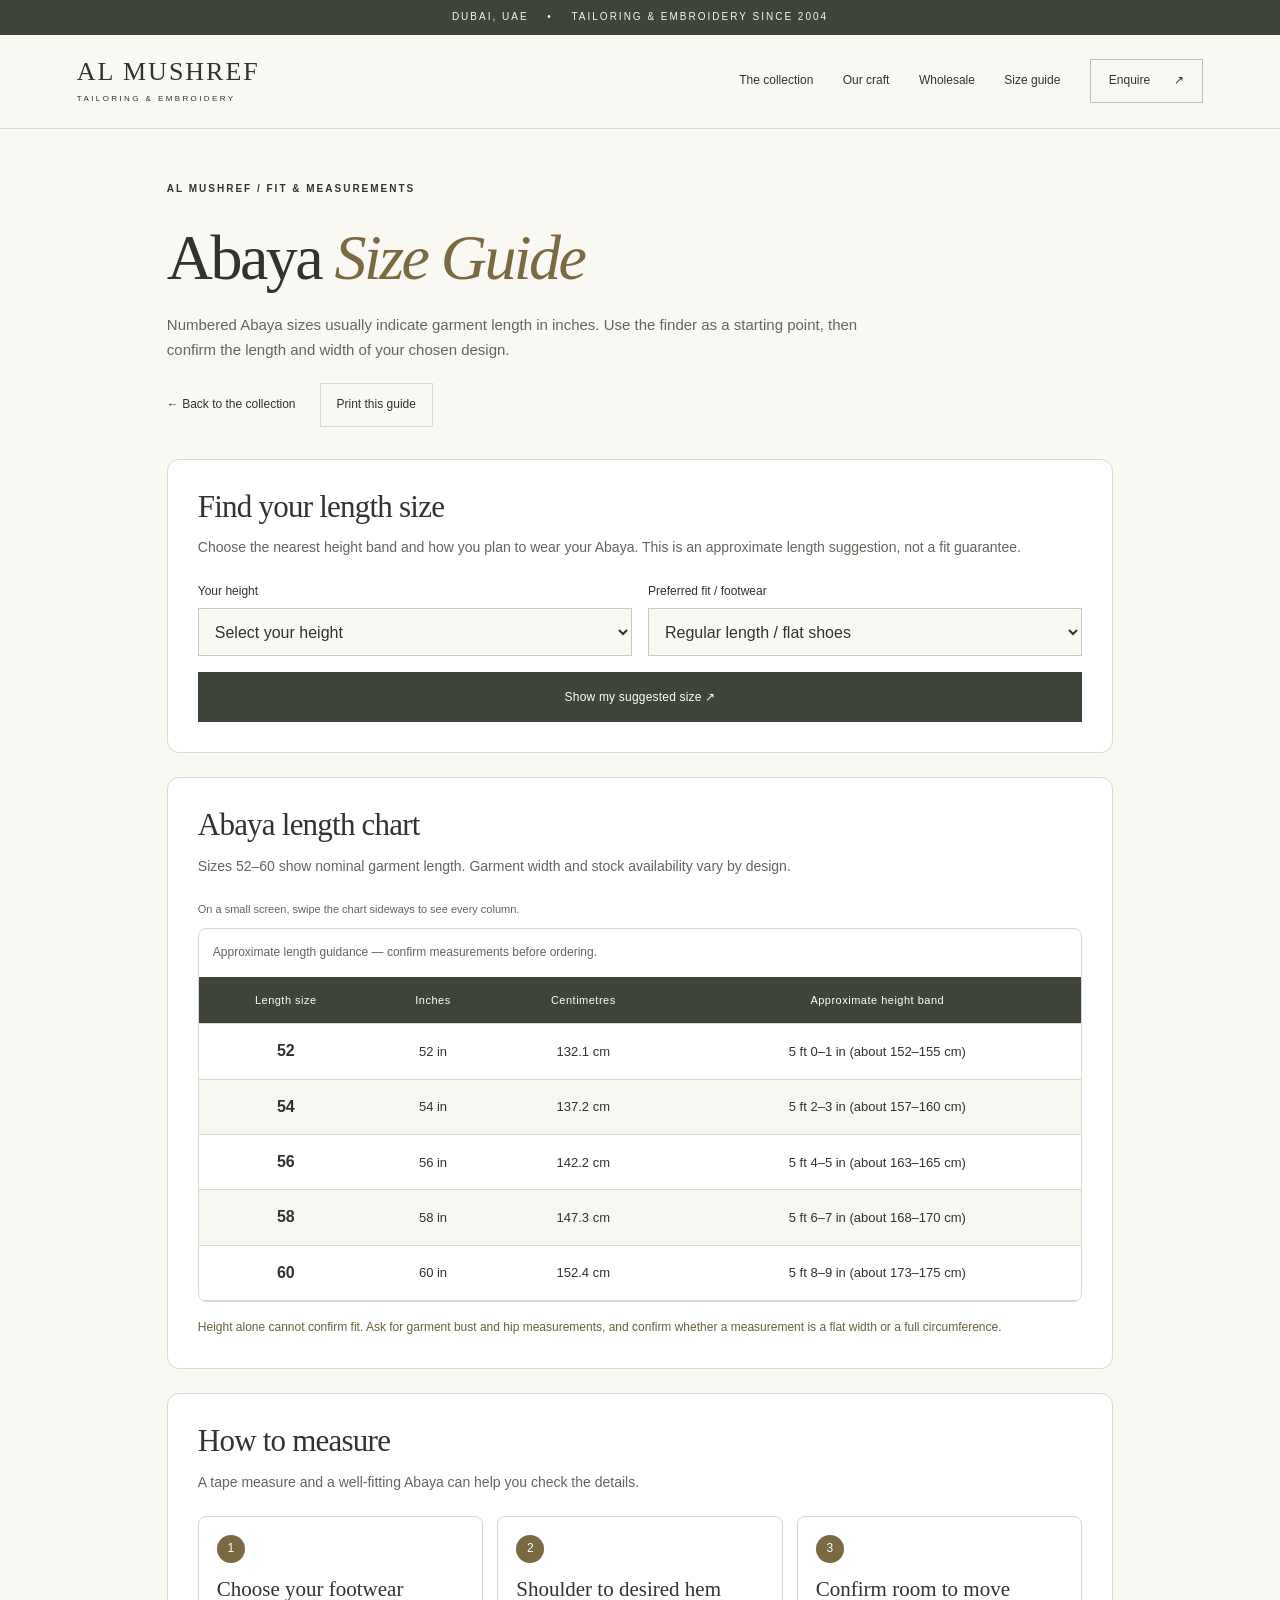
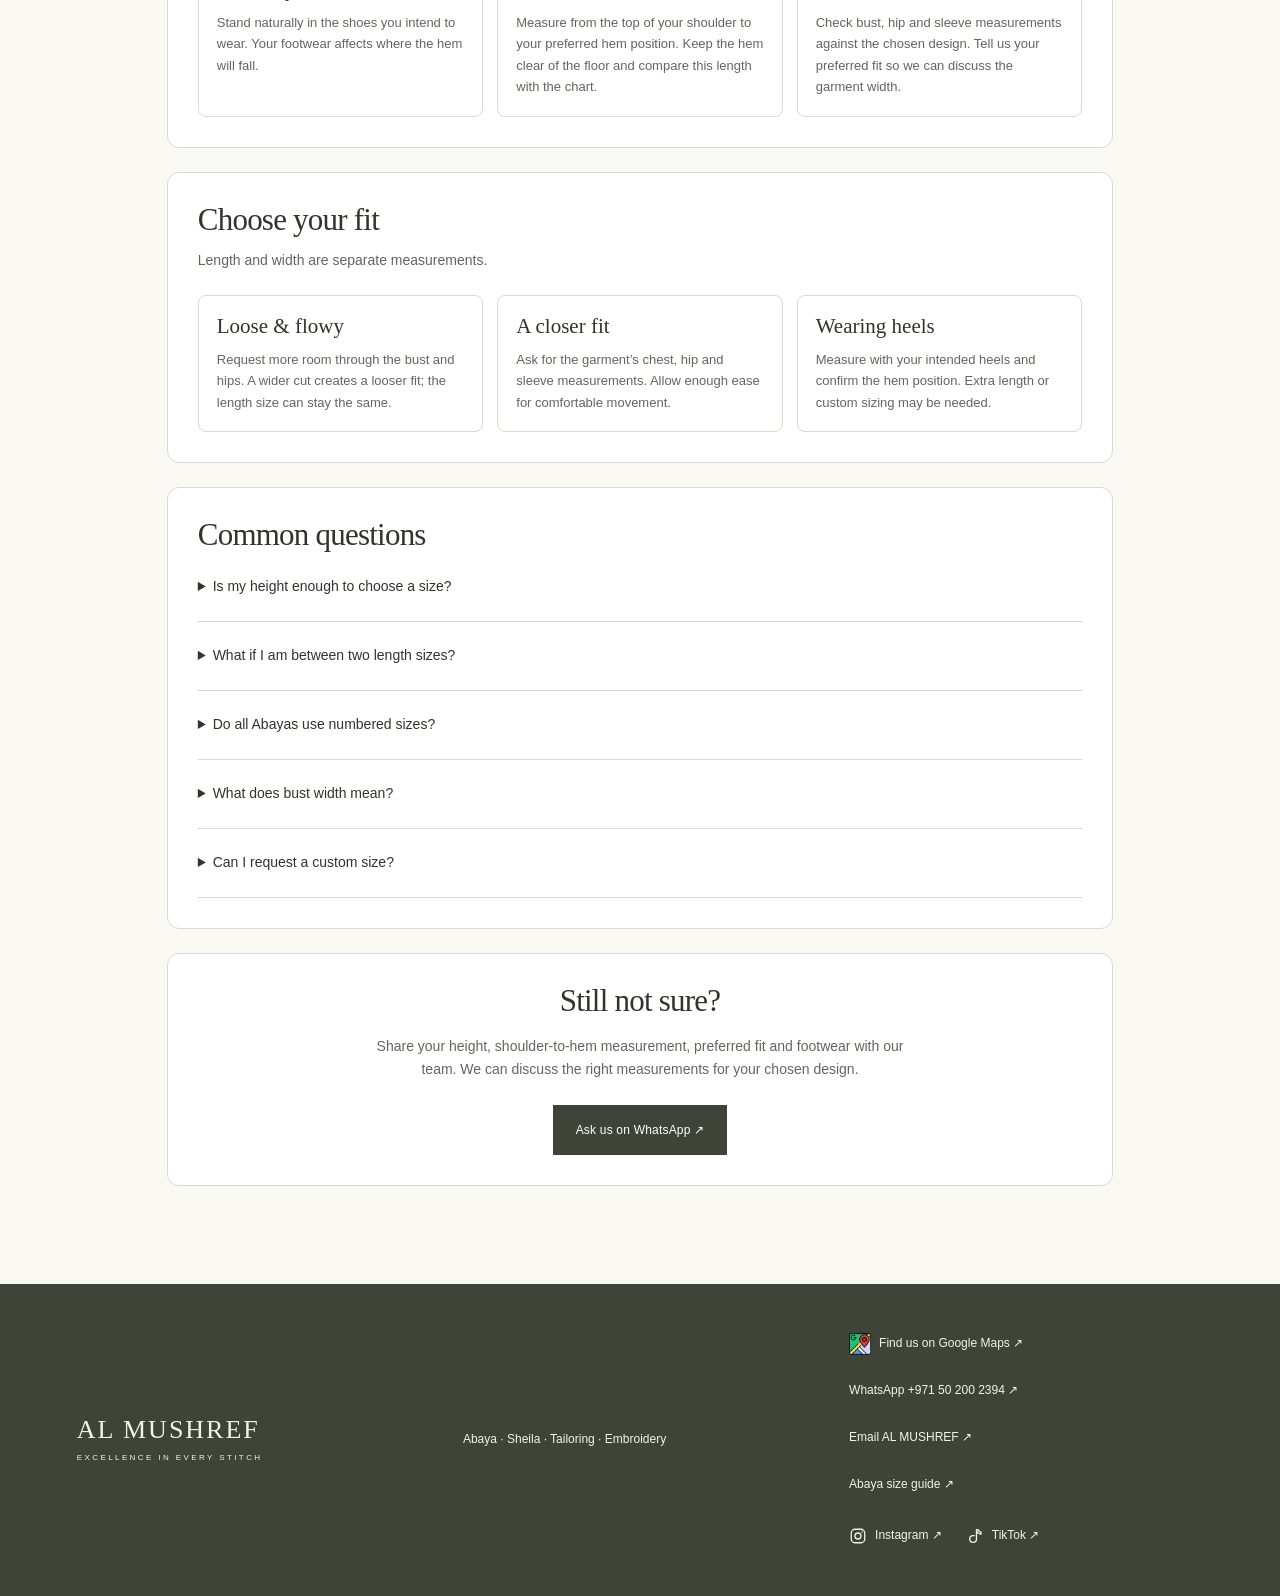
==== abaya-size-guide.html @ de56b41f "Add files via upload" ====
<!doctype html><html lang="en"><head><meta charset="utf-8"><meta name="viewport" content="width=device-width, initial-scale=1, viewport-fit=cover"><meta name="theme-color" content="#393c32"><meta name="description" content="AL MUSHREF Abaya size guide: approximate length finder, inches and centimetres chart, measurement tips and WhatsApp sizing help."><title>Abaya Size Guide | AL MUSHREF</title><link rel="stylesheet" href="style.css"><link rel="stylesheet" href="size-guide.css"><script type="module" src="size-guide.mjs"></script></head><body class="guide-page"><a class="skip" href="#main">Skip to size guide</a><div class="announcement">DUBAI, UAE <span>•</span> TAILORING & EMBROIDERY SINCE 2004</div>
<header>
<a class="brand" href="index.html" aria-label="AL MUSHREF home">AL MUSHREF<small>TAILORING & EMBROIDERY</small></a>
<button class="menu-toggle" aria-expanded="false" aria-controls="navigation">Menu <span>☰</span></button>
<nav id="navigation" aria-label="Main navigation"><a href="index.html#collection">The collection</a><a href="index.html#craft">Our craft</a><a href="index.html#wholesale">Wholesale</a><a href="abaya-size-guide.html" aria-current="page">Size guide</a><a class="nav-contact" href="index.html#enquire">Enquire <span>↗</span></a></nav>
</header>
<main id="main" class="guide-wrap">
<div class="guide-heading"><p class="eyebrow">AL MUSHREF / FIT &amp; MEASUREMENTS</p><h1>Abaya <em>Size Guide</em></h1><p>Numbered Abaya sizes usually indicate garment length in inches. Use the finder as a starting point, then confirm the length and width of your chosen design.</p><p id="guide-product" class="guide-product" hidden></p><div class="guide-top-actions"><a class="text-link" href="index.html#collection">← Back to the collection</a><button class="guide-print" id="print-guide" type="button">Print this guide</button></div></div>
<section class="guide-section guide-finder-section" aria-labelledby="finder-title"><h2 id="finder-title">Find your length size</h2><p class="guide-sub">Choose the nearest height band and how you plan to wear your Abaya. This is an approximate length suggestion, not a fit guarantee.</p>
<form id="size-finder" class="guide-finder" novalidate><label for="guide-height">Your height<select id="guide-height" name="height" aria-describedby="size-error" required><option value="">Select your height</option><option value="0">5 ft 0–1 in · about 152–155 cm</option><option value="1">5 ft 2–3 in · about 157–160 cm</option><option value="2">5 ft 4–5 in · about 163–165 cm</option><option value="3">5 ft 6–7 in · about 168–170 cm</option><option value="4">5 ft 8–9 in · about 173–175 cm</option><option value="5">5 ft 10 in or taller · about 178 cm+</option></select></label><label for="guide-fit">Preferred fit / footwear<select id="guide-fit" name="fit"><option value="regular">Regular length / flat shoes</option><option value="loose">Loose &amp; flowy — check width</option><option value="heels">I’ll wear heels — check length</option></select></label><p id="size-error" class="guide-error" role="alert" hidden></p><button class="button dark" type="submit">Show my suggested size ↗</button></form>
<div id="size-result" class="guide-result" aria-live="polite" aria-atomic="true" hidden><p id="size-result-label" class="guide-result-label"></p><strong id="suggested-size" class="guide-number"></strong><p id="size-measurement" class="guide-measurement"></p><p id="size-result-note" class="guide-result-note"></p><a class="text-link" id="size-result-whatsapp" target="_blank" rel="noopener">Confirm my measurements on WhatsApp ↗</a></div></section>
<section class="guide-section" aria-labelledby="chart-title"><h2 id="chart-title">Abaya length chart</h2><p class="guide-sub">Sizes 52–60 show nominal garment length. Garment width and stock availability vary by design.</p><p class="guide-table-hint">On a small screen, swipe the chart sideways to see every column.</p><div class="guide-scroll" tabindex="0" role="region" aria-label="Scrollable Abaya length chart"><table class="guide-table"><caption>Approximate length guidance — confirm measurements before ordering.</caption><thead><tr><th scope="col">Length size</th><th scope="col">Inches</th><th scope="col">Centimetres</th><th scope="col">Approximate height band</th></tr></thead><tbody id="size-chart"></tbody></table></div><p class="guide-tip">Height alone cannot confirm fit. Ask for garment bust and hip measurements, and confirm whether a measurement is a flat width or a full circumference.</p></section>
<section class="guide-section" aria-labelledby="measure-title"><h2 id="measure-title">How to measure</h2><p class="guide-sub">A tape measure and a well-fitting Abaya can help you check the details.</p><div class="guide-steps"><div class="guide-step"><span class="guide-step-number">1</span><h3>Choose your footwear</h3><p>Stand naturally in the shoes you intend to wear. Your footwear affects where the hem will fall.</p></div><div class="guide-step"><span class="guide-step-number">2</span><h3>Shoulder to desired hem</h3><p>Measure from the top of your shoulder to your preferred hem position. Keep the hem clear of the floor and compare this length with the chart.</p></div><div class="guide-step"><span class="guide-step-number">3</span><h3>Confirm room to move</h3><p>Check bust, hip and sleeve measurements against the chosen design. Tell us your preferred fit so we can discuss the garment width.</p></div></div></section>
<section class="guide-section" aria-labelledby="fit-title"><h2 id="fit-title">Choose your fit</h2><p class="guide-sub">Length and width are separate measurements.</p><div class="guide-steps"><div class="guide-step"><h3>Loose &amp; flowy</h3><p>Request more room through the bust and hips. A wider cut creates a looser fit; the length size can stay the same.</p></div><div class="guide-step"><h3>A closer fit</h3><p>Ask for the garment’s chest, hip and sleeve measurements. Allow enough ease for comfortable movement.</p></div><div class="guide-step"><h3>Wearing heels</h3><p>Measure with your intended heels and confirm the hem position. Extra length or custom sizing may be needed.</p></div></div></section>
<section class="guide-section guide-questions" aria-labelledby="questions-title"><h2 id="questions-title">Common questions</h2><details><summary>Is my height enough to choose a size?</summary><p>Height gives an approximate starting point. Your shoulder-to-hem length, footwear, body measurements and the garment’s cut are also needed to confirm fit.</p></details><details><summary>What if I am between two length sizes?</summary><p>Send your shoulder-to-hem measurement and preferred hem position. The team can help you compare the available lengths and discuss alterations or custom sizing.</p></details><details><summary>Do all Abayas use numbered sizes?</summary><p>Some designs use length numbers such as 52, 54 and 56; others may use lettered sizes or a separate width size. Always check the measurements of the specific design.</p></details><details><summary>What does bust width mean?</summary><p>A garment’s flat bust width is measured from side to side when laid flat. It differs from full bust circumference. Ask which measurement is being quoted before comparing sizes.</p></details><details><summary>Can I request a custom size?</summary><p>Contact AL MUSHREF with your measurements, design and quantity. Custom sizing, feasibility, price and timing are confirmed after review.</p></details></section>
<section class="guide-section guide-cta" aria-labelledby="help-title"><h2 id="help-title">Still not sure?</h2><p>Share your height, shoulder-to-hem measurement, preferred fit and footwear with our team. We can discuss the right measurements for your chosen design.</p><a class="button dark" id="guide-whatsapp" href="https://wa.me/971502002394" target="_blank" rel="noopener">Ask us on WhatsApp ↗</a></section>
</main><footer><a class="brand" href="index.html">AL MUSHREF<small>EXCELLENCE IN EVERY STITCH</small></a><span>Abaya · Sheila · Tailoring · Embroidery</span><div class="footer-contact"><a href="https://maps.app.goo.gl/a2e1XceDzLxZxESE8" target="_blank" rel="noopener"><img src="assets/google-maps.png" alt="" width="22" height="22"> Find us on Google Maps ↗</a><a href="https://wa.me/971502002394" target="_blank" rel="noopener">WhatsApp +971 50 200 2394 ↗</a><a href="mailto:almushreftailoringembroidery@gmail.com">Email AL MUSHREF ↗</a><a href="abaya-size-guide.html">Abaya size guide ↗</a><div class="footer-social-links"><a href="https://www.instagram.com/almushreftailoring" target="_blank" rel="noopener noreferrer" aria-label="Instagram @almushreftailoring"><svg viewBox="0 0 24 24" fill="none" stroke="currentColor" stroke-width="1.7" aria-hidden="true"><rect x="3" y="3" width="18" height="18" rx="5"/><circle cx="12" cy="12" r="4"/><circle cx="17.5" cy="6.5" r="1" fill="currentColor" stroke="none"/></svg>Instagram ↗</a><a href="https://www.tiktok.com/@almushref0" target="_blank" rel="noopener noreferrer" aria-label="TikTok @almushref0"><svg viewBox="0 0 24 24" fill="none" stroke="currentColor" stroke-width="1.8" stroke-linecap="round" stroke-linejoin="round" aria-hidden="true"><path d="M14 4v12a4.5 4.5 0 1 1-4.5-4.5H11M14 4c.6 3.6 2.5 5.2 6 5.5V6.8c-2.1-.3-3.2-1.3-3.7-3.3H14Z"/></svg>TikTok ↗</a></div></div></footer>
</body></html>
---- style.css ----
:root{--ink:#30342c;--olive:#3e4438;--paper:#faf8f3;--muted:#62665c;--line:#d8d9d0;--sand:#ece9df;--accent:#797655;--gutter:clamp(20px,6vw,96px)}
*{box-sizing:border-box}html{scroll-behavior:smooth;scroll-padding-top:100px;-webkit-text-size-adjust:100%;text-size-adjust:100%}body{margin:0;min-width:0;background:var(--paper);color:var(--ink);font:15px/1.65 Arial,Helvetica,sans-serif}button,input,select,textarea{font:inherit}button,a,input,select,textarea{-webkit-tap-highlight-color:transparent}button{cursor:pointer;-webkit-appearance:none;appearance:none}a{color:inherit;text-decoration:none}img{display:block;max-width:100%;height:auto}svg{display:block;flex-shrink:0}h1,h2,h3,p{margin:0}h1,h2,h3{font-family:Georgia,'Times New Roman',serif;font-weight:400;line-height:1.12}h1{font-size:clamp(54px,5.5vw,88px);letter-spacing:-.045em}h2{font-size:clamp(32px,3.4vw,50px);letter-spacing:-.035em}h3{font-size:24px}p,dd,small{overflow-wrap:break-word}button:focus-visible,a:focus-visible,input:focus-visible,select:focus-visible,textarea:focus-visible,summary:focus-visible{outline:3px solid #9c7740;outline-offset:4px}[hidden]{display:none!important}.skip{position:absolute;left:12px;top:-100px;background:white;padding:12px;z-index:20}.skip:focus{top:8px}.announcement{background:var(--olive);color:#f7f6ef;text-align:center;font-size:10px;letter-spacing:2px;padding:9px 18px}.announcement span{padding:0 14px}
header{position:sticky;top:0;z-index:5;display:flex;align-items:center;justify-content:space-between;gap:24px;padding:18px var(--gutter);background:#faf8f3f5;border-bottom:1px solid var(--line)}.brand{display:inline-block;flex-shrink:0;font:26px/1.1 Georgia,serif;letter-spacing:2px;white-space:nowrap;padding:5px 0}.brand small{display:block;font:8px/1.5 Arial,sans-serif;letter-spacing:2.4px;margin-top:7px}nav{display:flex;align-items:center;gap:clamp(18px,2.3vw,32px);font-size:12px}nav a{display:flex;align-items:center;min-height:44px}.nav-contact{border:1px solid #bfc1b5;padding:9px 18px;gap:24px}.menu-toggle{display:none;align-items:center;gap:9px;min-width:60px;min-height:44px;padding:8px 0;background:none;border:0;color:var(--ink);font-size:12px}.menu-toggle span{font-size:18px}
.hero{max-width:1800px;margin:auto;display:grid;grid-template-columns:minmax(0,1fr) minmax(0,1fr) 32px;padding-left:var(--gutter);background:#f0eee7;position:relative}.hero-copy{min-width:0;align-self:center;padding:64px 32px 64px 0}.eyebrow{font-size:10px;letter-spacing:2px;font-weight:600;margin-bottom:24px}h1 em{color:#7c785c}.hero-copy>p:not(.eyebrow){margin-top:26px;color:var(--muted);font-size:15px}.button{display:inline-flex;align-items:center;justify-content:space-between;gap:26px;min-height:50px;max-width:100%;padding:13px 22px;border:1px solid transparent;font-size:12px;line-height:1.5;letter-spacing:.2px;text-align:center}.dark{background:var(--olive);color:white}.hero-copy .button{margin-top:30px}.hero-note{display:flex;align-items:center;gap:15px;margin-top:48px;font-size:10px;letter-spacing:1px}.line{width:35px;height:1px;flex-shrink:0;background:#8e917f}.hero-photo{margin:0;min-width:0;height:clamp(580px,55vw,780px);position:relative;background:#e8e2d9;overflow:hidden}.hero-photo>img{width:100%;height:100%;object-fit:contain;object-position:center center;padding-bottom:58px}.hero-photo figcaption{position:absolute;bottom:18px;left:20px;right:20px;display:flex;align-items:center;justify-content:space-between;gap:12px;padding:8px 16px;background:#faf8f3eb;font-size:9px;letter-spacing:1px}.hero-photo figcaption>a{display:flex;align-items:center;gap:15px;min-height:36px;font-size:12px;letter-spacing:0}.hero-side{writing-mode:vertical-rl;font-size:8px;letter-spacing:2px;justify-self:center;align-self:center}.values{display:grid;grid-template-columns:repeat(4,minmax(0,1fr));align-items:center;gap:20px;padding:22px var(--gutter);border-bottom:1px solid var(--line);font-size:11px;color:#505749;letter-spacing:.3px}.values span{text-align:center;min-width:0}.section{width:100%;max-width:1600px;margin:auto;padding:84px var(--gutter)}.section-top{display:flex;align-items:flex-end;justify-content:space-between;gap:32px;margin-bottom:32px}.section-top>div{min-width:0}.section-top>p{flex-shrink:0;max-width:270px;color:var(--muted);font-size:12px}.filters{display:flex;flex-wrap:wrap;gap:24px;margin-bottom:28px;border-bottom:1px solid var(--line)}.filters button{min-height:48px;border:0;border-bottom:2px solid transparent;padding:12px 0;background:none;color:var(--muted);font-size:12px}.filters button span{padding-left:6px;font-size:9px}.filters .selected{border-color:var(--ink);color:var(--ink)}
.product-grid{display:grid;grid-template-columns:repeat(4,minmax(0,1fr));gap:30px 24px}.product-card{min-width:0;display:flex;flex-direction:column}.product-card>button{display:flex;flex:1;flex-direction:column;align-items:flex-start;min-width:0;width:100%;padding:0;background:none;border:0;color:var(--ink);text-align:left}.product-picture{width:100%;position:relative;aspect-ratio:3/4;background:#e8e4dc;overflow:hidden;flex-shrink:0}.product-picture img{width:100%;height:100%;object-fit:contain;transition:transform .25s}.card-label{position:absolute;top:12px;left:10px;max-width:calc(100% - 20px);padding:4px 7px;background:#faf8f3e8;font-size:8px;letter-spacing:.8px}.product-card .category{font-size:9px;letter-spacing:1.5px;margin:16px 0 6px;color:var(--muted)}.product-card h3{font-size:21px;line-height:1.2;margin-bottom:12px;overflow-wrap:anywhere}.card-bottom{display:flex;align-items:center;justify-content:space-between;gap:10px;width:100%;margin-top:auto;font-size:11px;color:var(--muted)}.card-bottom>span:first-child{min-width:0}.card-arrow{display:grid;place-items:center;flex-shrink:0;width:28px;height:28px;border:1px solid #cccec1;border-radius:50%;font-size:17px}.quick-contact{display:flex;align-items:center;justify-content:space-between;gap:10px;min-height:46px;padding:10px 12px;margin-top:16px;border:1px solid #aebba6;background:#edf1e6;color:#304c32;font-size:11px;line-height:1.5}.collection-note{font-size:11px;line-height:1.65;color:var(--muted);margin-top:26px}.fabric{height:100%;position:relative;display:flex;align-items:flex-end;justify-content:center;padding:22px;background:#e4dfd3;isolation:isolate;overflow:hidden}.fabric:before{content:'';position:absolute;inset:10% 18% -15%;transform:rotate(-13deg);background:repeating-linear-gradient(92deg,#22241f 0%,#4c4e43 12%,#24271f 23%,#646454 29%,#30372a 35%);box-shadow:15px 10px 30px #0003;z-index:-1;border-radius:50% 0 0 0}.fabric.emb:before{background:repeating-linear-gradient(92deg,#aea38b 0%,#e2d5b7 15%,#b4a68a 25%,#e9dec3 40%);inset:8% 13% -15%;transform:rotate(13deg)}.fabric:after{content:'SHEILA';position:absolute;top:44%;left:0;right:0;text-align:center;font:25px Georgia,serif;letter-spacing:6px;color:white}.fabric.emb:after{content:'✽  ✽  ✽';font-size:37px;letter-spacing:7px;color:#725c3f;top:57%;transform:rotate(13deg)}.fabric span{background:#faf8f3df;font-size:8px;letter-spacing:.8px;padding:4px 7px;text-align:center}
.craft{display:grid;grid-template-columns:repeat(2,minmax(0,1fr));background:#e9eade;max-width:1600px;margin:auto}.craft-image{position:relative;height:620px;min-width:0;overflow:hidden}.craft-image img{width:100%;height:100%;object-fit:contain;background:#e8e5de}.craft-image>span{position:absolute;left:24px;bottom:24px;max-width:calc(100% - 48px);padding:9px 13px;background:#faf8f3e8;font-size:9px;letter-spacing:1.7px}.craft-copy{min-width:0;padding:60px 12%;align-self:center}.craft-copy p:not(.eyebrow){font-size:14px;color:#575e4e;margin-top:24px}.text-link{display:inline-flex;align-items:center;min-height:44px;padding:4px 0;border:0;background:none;font-size:12px;color:inherit}.text-link span{margin-left:20px}.craft-copy .text-link{margin-top:24px;border-bottom:1px solid #969e88}.wholesale{display:grid;grid-template-columns:repeat(2,minmax(0,1fr));gap:10%}.wholesale>div{min-width:0}.wholesale>div>p:not(.eyebrow){max-width:480px;font-size:14px;color:var(--muted);margin:25px 0}.wholesale dl{min-width:0;margin:24px 0 0}.wholesale dl div{padding:22px 0;border-bottom:1px solid var(--line)}dt{font:23px/1.25 Georgia,serif}dd{font-size:13px;color:var(--muted);margin:10px 0 0}
.enquiry{display:grid;grid-template-columns:minmax(0,.85fr) minmax(0,1.15fr);align-items:start;gap:7%;background:#efeee6}.enquiry-intro{min-width:0}.enquiry-intro>p:not(.eyebrow){margin-top:25px;font-size:14px;color:var(--muted);max-width:360px}.contact{display:grid;gap:12px;margin-top:32px;min-width:0}.contact-item{display:grid;grid-template-columns:34px minmax(0,1fr) 12px;align-items:center;gap:12px;padding:14px 12px;border:1px solid #d7d9cd;background:var(--paper);min-height:70px;min-width:0}.contact-item strong{display:block;font-size:14px;font-weight:500}.contact-item small{display:block;margin-top:3px;color:var(--muted);font-size:11px;line-height:1.65;overflow-wrap:anywhere}.contact-icon{display:grid;place-items:center;width:34px;height:34px;border-radius:50%;background:#e8eade;color:#4d5744}.contact-icon svg{width:24px;height:24px}.whatsapp-contact .contact-icon{background:#e0eedb;color:#246936}.maps-contact>img{width:34px;height:34px;object-fit:contain}.call-link{display:inline-flex;align-items:center;min-height:44px;font-size:12px}.social-links{display:grid;grid-template-columns:repeat(2,minmax(0,1fr));gap:10px}.social-links>a{display:grid;grid-template-columns:22px minmax(0,1fr) 10px;align-items:center;gap:8px;min-height:64px;padding:12px 9px;border:1px solid #cdd2c2;background:var(--paper);font-size:12px}.social-links svg{width:22px;height:22px}.social-links small{display:block;font-size:10px;line-height:1.5;overflow-wrap:anywhere;margin-top:4px;color:var(--muted)}
form,fieldset,.field-row,form label{min-width:0}fieldset{margin:0 0 22px;padding:0;border:0;min-inline-size:0}legend{font-size:12px;margin-bottom:10px}.mode-switch{display:flex;gap:4px;padding:4px;background:#e3e3d8}.mode-switch label{flex:1;margin:0;position:relative}.mode-switch input{position:absolute;opacity:0;width:1px;height:1px}.mode-switch span{display:flex;align-items:center;justify-content:center;min-height:44px;padding:8px 10px;text-align:center;font-size:12px}.mode-switch input:checked+span{background:var(--paper)}.mode-switch input:focus-visible+span{outline:3px solid #9c7740}form label{display:block;margin-bottom:20px;font-size:12px}input:not([type=radio]),select,textarea{display:block;width:100%;max-width:100%;min-width:0;min-height:48px;margin-top:7px;padding:12px;background:var(--paper);border:1px solid #c7cbbd;border-radius:0;color:var(--ink);font-size:16px;line-height:1.5}textarea{resize:vertical}.field-row{display:grid;grid-template-columns:repeat(2,minmax(0,1fr));gap:16px}.form-note{max-width:440px;margin-top:14px;font-size:11px;color:var(--muted)}#enquiry-result{min-width:0;padding:24px;margin-top:26px;background:var(--paper);border:1px solid #b9bda9}#enquiry-result h3{font-size:25px}#message-preview{margin:18px 0;white-space:pre-wrap;overflow-wrap:anywhere;word-break:break-word;font:13px/1.8 Arial,sans-serif}.result-actions{display:flex;align-items:center;flex-wrap:wrap;gap:12px 20px}#enquiry-result>p{font-size:11px;margin-top:12px;color:var(--muted)}.faq-grid{display:grid;grid-template-columns:repeat(2,minmax(0,1fr));gap:0 56px;margin-top:30px}details{min-width:0;padding:12px 0;border-bottom:1px solid var(--line)}summary{cursor:pointer;min-height:44px;padding:10px 14px 10px 0;font-size:14px}details p{font-size:13px;color:var(--muted);padding:12px 0 8px}
footer{display:grid;grid-template-columns:minmax(0,1fr) minmax(0,1fr) minmax(0,1fr);align-items:center;gap:32px;padding:38px var(--gutter);background:var(--olive);color:#f4f3e9}footer>span{font-size:12px}.footer-contact{min-width:0;display:grid;gap:3px;font-size:12px}.footer-contact a{display:flex;align-items:center;gap:8px;min-height:44px;overflow-wrap:anywhere}.footer-contact img{width:22px;height:22px;object-fit:contain}.footer-social-links{display:flex;flex-wrap:wrap;gap:8px 24px;margin-top:4px}.footer-social-links svg{width:18px;height:18px}.review-note{padding:12px var(--gutter);background:#e5e3d8;color:#4d5144;text-align:center;font-size:10px;letter-spacing:.7px;overflow-wrap:anywhere}
dialog{padding:0;border:0;background:var(--paper);color:var(--ink);width:calc(100% - 32px);max-width:900px;max-height:90vh;max-height:90dvh;margin:auto;overflow:auto;overscroll-behavior:contain}dialog::backdrop{background:#141a14aa}.dialog-toolbar{position:sticky;top:0;height:0;z-index:3}.dialog-close{position:absolute;right:12px;top:12px;display:grid;place-items:center;width:44px;height:44px;padding:0;border:1px solid #c5c9bb;border-radius:50%;background:var(--paper);color:var(--ink);font-size:28px;line-height:1}.dialog-layout{display:grid;grid-template-columns:repeat(2,minmax(0,1fr))}.dialog-visual{position:relative;aspect-ratio:3/4;min-width:0;align-self:center;background:#e8e4dc}.dialog-visual img{position:absolute;inset:0;width:100%;height:100%;object-fit:contain}.dialog-visual .fabric{position:absolute;inset:0}.dialog-copy{min-width:0;padding:64px 30px 34px;align-self:center}.dialog-copy h2{font-size:34px;overflow-wrap:anywhere}.dialog-copy p:not(.eyebrow){font-size:14px;margin:20px 0;color:var(--muted)}.dialog-copy small{display:block;font-size:11px;color:var(--muted);margin-top:18px}.dialog-actions{display:grid;gap:10px;margin-top:24px}.dialog-actions .button{justify-content:center;gap:12px}.customise-enquiry{background:none;border-color:#aeb4a2;color:var(--ink)}.product-price{margin:14px 0;font-size:13px;line-height:1.7}.price-line{display:block}.product-code{font:11px/1.6 Arial,sans-serif;letter-spacing:1px;margin-top:12px;overflow-wrap:anywhere}.empty-collection{grid-column:1/-1;font-size:14px;color:var(--muted);padding:25px 0}body.modal-open{overflow:hidden}
@media(hover:hover){nav a:hover,.text-link:hover,.footer-contact a:hover{text-decoration:underline;text-underline-offset:5px}.dark:hover{background:#272f24}.product-card>button:hover img{transform:scale(1.02)}.quick-contact:hover{background:#dfe9d7;border-color:#6e8a61}.contact-item:hover,.social-links>a:hover{border-color:#808e71;background:#e8eddf}.customise-enquiry:hover{background:#e8ecdf}}
@media(max-width:1100px){:root{--gutter:5vw}.section{padding-top:64px;padding-bottom:64px}.hero-copy{padding:48px 26px 48px 0}h1{font-size:clamp(48px,5.4vw,62px)}.hero-note{margin-top:34px}.hero-photo{height:640px}.product-grid{grid-template-columns:repeat(2,minmax(0,1fr));gap:36px 24px}.section-top{align-items:flex-start}.section-top>p{max-width:225px}.craft-copy{padding:48px 9%}.craft-image{height:560px}.wholesale{gap:7%}footer{grid-template-columns:minmax(0,1fr) minmax(0,1fr)}footer>.brand{grid-column:1;grid-row:1}footer>span{grid-column:1;grid-row:2}.footer-contact{grid-column:2;grid-row:1/3}}
@media(max-width:900px){html{scroll-padding-top:90px}header{gap:18px;padding-top:14px;padding-bottom:14px}.menu-toggle{display:flex}nav{display:none;position:absolute;top:100%;left:0;right:0;padding:12px var(--gutter) 20px;background:var(--paper);border-bottom:1px solid var(--line);box-shadow:0 10px 15px #0001}nav.open{display:grid;gap:0}nav a{min-height:48px;padding:10px 0}.nav-contact{border:0;gap:15px}.hero{grid-template-columns:minmax(0,1fr) minmax(0,1fr);padding-right:var(--gutter)}.hero-side{display:none}.hero-copy{padding-right:22px}h1{font-size:clamp(44px,6vw,54px)}.hero-photo{height:570px}.hero-photo figcaption{left:10px;right:10px;padding:7px 10px;letter-spacing:.5px;font-size:8px}.hero-photo figcaption>a{font-size:11px;gap:8px}.hero-copy>p:not(.eyebrow){font-size:14px}.hero-copy>p br{display:none}.hero-copy .button{gap:14px;padding-inline:18px}.values{grid-template-columns:repeat(2,minmax(0,1fr));gap:14px 22px}.values span{text-align:left}.section-top{display:block}.section-top>p{max-width:none;margin-top:20px}.section-top>p br{display:none}.craft{grid-template-columns:minmax(0,1fr) minmax(0,1fr)}.craft-copy{padding:40px 8%}.craft-copy h2{font-size:34px}.craft-image{height:560px}.craft-image>span{left:16px;right:16px;max-width:none;font-size:8px;letter-spacing:.8px}.wholesale,.enquiry{grid-template-columns:minmax(0,1fr);gap:36px}.wholesale dl{margin-top:0}.wholesale>div>p:not(.eyebrow){max-width:680px}.enquiry-intro>p:not(.eyebrow){max-width:560px}.contact{max-width:600px}.faq-grid{gap:0 30px}}
@media(max-width:600px){:root{--gutter:20px}.announcement{font-size:8px;letter-spacing:1px;padding:8px 16px}.announcement span{padding:0 6px}header{padding-left:20px;padding-right:20px;padding-left:max(20px,env(safe-area-inset-left));padding-right:max(20px,env(safe-area-inset-right))}.brand{font-size:22px;letter-spacing:1.7px}.brand small{font-size:7px;letter-spacing:1.8px}.hero{grid-template-columns:minmax(0,1fr);padding:0}.hero-copy{padding:42px var(--gutter) 38px}h1{font-size:clamp(42px,11.5vw,64px);letter-spacing:-.045em}.hero .eyebrow{font-size:9px;margin-bottom:20px}.hero-copy>p:not(.eyebrow){margin-top:22px;font-size:14px}.hero-copy .button{margin-top:24px;gap:28px}.hero-note{margin-top:28px;font-size:9px}.hero-photo{height:auto;aspect-ratio:4/5;max-height:680px}.hero-photo>img{padding-bottom:60px}.hero-photo figcaption{left:20px;right:20px;bottom:14px;padding:7px 12px;font-size:9px}.hero-photo figcaption>a{font-size:12px}.values{padding-top:20px;padding-bottom:20px;gap:12px 16px;font-size:10px}.values span{display:flex;align-items:flex-start;gap:7px}.values span:before{content:'✦';color:#7b806b;font-size:8px}.section{padding-top:48px;padding-bottom:48px;padding-left:20px;padding-right:20px;padding-left:max(20px,env(safe-area-inset-left));padding-right:max(20px,env(safe-area-inset-right))}.eyebrow{font-size:9px;margin-bottom:18px}h2{font-size:clamp(32px,8.8vw,42px)}.product-grid{gap:28px 14px}.product-card h3{font-size:19px}.card-label{top:8px;left:7px;max-width:calc(100% - 14px);padding:3px 5px;font-size:7px;letter-spacing:.4px}.product-card .category{font-size:8px;letter-spacing:1px;margin-top:13px}.card-bottom{font-size:10px;gap:6px;line-height:1.5}.card-arrow{width:25px;height:25px}.quick-contact{font-size:11px;padding:10px;gap:5px;margin-top:14px}.filters{gap:22px;margin-bottom:24px}.fabric{padding:13px}.fabric:after{font-size:18px;letter-spacing:3px}.fabric.emb:after{font-size:25px}.fabric span{font-size:7px;letter-spacing:.3px;padding:3px 5px}.collection-note{font-size:10px}.craft{grid-template-columns:minmax(0,1fr)}.craft-image{height:auto;aspect-ratio:4/5;max-height:580px}.craft-image>span{left:20px;right:auto;max-width:calc(100% - 40px);bottom:20px;font-size:8px}.craft-copy{padding:44px var(--gutter)}.craft-copy h2{font-size:37px}.craft-copy p:not(.eyebrow){font-size:14px}.contact{margin-top:28px}.contact-item{gap:11px}.social-links>a{padding:12px 10px;gap:7px}.social-links small{font-size:10px}.field-row{gap:14px}.enquiry{gap:32px}form>.button{width:100%;justify-content:center;gap:25px}.faq-grid{grid-template-columns:minmax(0,1fr);margin-top:22px}summary{font-size:14px}.result-actions .button{width:100%;justify-content:center}.result-actions{gap:8px 20px}#enquiry-result{padding:20px}footer{grid-template-columns:minmax(0,1fr);gap:22px;padding:34px var(--gutter);padding-bottom:calc(34px + env(safe-area-inset-bottom,0px))}footer>.brand,footer>span,.footer-contact{grid-column:auto;grid-row:auto}.footer-social-links{gap:12px 28px}.review-note{font-size:9px;letter-spacing:.4px}.dialog-layout{grid-template-columns:minmax(0,1fr)}.dialog-visual{aspect-ratio:auto;height:340px;height:min(340px,48vh)}.dialog-copy{padding:30px 24px}.dialog-copy h2{font-size:31px}.dialog-copy .eyebrow{padding-right:5px}.dialog-copy p:not(.eyebrow){font-size:14px}.dialog-copy small{font-size:11px}}
@media(max-width:480px){.field-row{grid-template-columns:minmax(0,1fr);gap:0}.social-links{grid-template-columns:minmax(0,1fr)}.social-links>a{grid-template-columns:24px minmax(0,1fr) 14px;gap:12px;min-height:64px}.social-links small{font-size:11px}}
@media(max-width:350px){.brand{font-size:20px}.brand small{font-size:6.5px;letter-spacing:1.6px}.filters{gap:18px}.product-card h3{font-size:18px}.quick-contact{font-size:10px;padding-inline:8px}.hero-note{letter-spacing:.5px}.mode-switch span{font-size:11px;padding-inline:6px}}
@media(prefers-reduced-motion:reduce){html{scroll-behavior:auto}*{transition:none!important}}

/* Keep catalogue labels outside the garment photograph at every size. */
.product-card .card-label{position:static;display:inline-block;max-width:100%;margin-top:12px;padding:4px 7px;font-size:8px;letter-spacing:.7px;background:#eae9df}.product-card .category{margin-top:8px}
---- size-guide.css ----
.guide-page{--guide-accent:#7b6941}.guide-wrap{width:100%;max-width:1100px;margin:auto;padding:52px var(--gutter) 64px;min-width:0}.guide-heading{margin-bottom:32px;max-width:700px}.guide-heading h1{font-size:clamp(42px,6vw,64px);letter-spacing:-.04em}.guide-heading h1 em{color:var(--guide-accent)}.guide-heading>p:not(.eyebrow){font-size:15px;color:var(--muted);margin-top:20px}.guide-top-actions{display:flex;flex-wrap:wrap;align-items:center;gap:12px 24px;margin-top:20px}.guide-print{background:none;border:1px solid var(--line);color:var(--ink);min-height:44px;padding:10px 16px;font-size:12px}.guide-section{min-width:0;margin-bottom:24px;padding:30px;background:#fff;border:1px solid var(--line);border-radius:12px}.guide-section h2{font-size:31px;letter-spacing:-.025em}.guide-sub{font-size:14px;color:var(--muted);margin:12px 0 22px}.guide-finder{display:grid;grid-template-columns:repeat(2,minmax(0,1fr));gap:16px}.guide-finder label{margin:0}.guide-finder>button{grid-column:1/-1;justify-content:center}.guide-error{grid-column:1/-1;color:#8a3123;font-size:13px;margin:0}.guide-result{padding:24px;margin-top:24px;text-align:center;border:1px solid #b9ad8d;background:#f5f2e9;border-radius:10px}.guide-result-label{font-size:10px;letter-spacing:1.6px;text-transform:uppercase}.guide-number{display:block;font:clamp(36px,8vw,56px)/1.15 Georgia,serif;color:var(--guide-accent);margin:10px 0}.guide-measurement{font-size:13px}.guide-result-note{max-width:580px;margin:16px auto;color:var(--muted);font-size:13px}.guide-result .text-link{text-decoration:underline;text-underline-offset:4px;justify-content:center;line-height:1.5}.guide-scroll{width:100%;overflow-x:auto;border:1px solid var(--line);border-radius:8px;overscroll-behavior-x:contain}.guide-table{width:100%;min-width:570px;border-collapse:collapse;font-size:13px}.guide-table caption{padding:14px;color:var(--muted);text-align:left;font-size:12px}.guide-table th,.guide-table td{padding:14px 12px;border-bottom:1px solid var(--line);text-align:center}.guide-table thead th{background:var(--olive);color:white;font-size:11px;font-weight:400;letter-spacing:.5px}.guide-table tbody th{font-size:16px}.guide-table tbody tr:nth-child(even){background:#f7f6f0}.guide-table tbody tr.size-highlight{background:#eee4cc}.guide-table tbody tr.size-highlight th{box-shadow:inset 4px 0 var(--guide-accent)}.guide-tip{font-size:12px;color:#6b603e;margin-top:16px}.guide-steps{display:grid;grid-template-columns:repeat(3,minmax(0,1fr));gap:14px}.guide-step{min-width:0;padding:18px;border:1px solid var(--line);border-radius:8px}.guide-step h3{font-size:21px;margin-bottom:10px;line-height:1.2}.guide-step p{font-size:13px;color:var(--muted)}.guide-step-number{display:grid;place-items:center;width:28px;height:28px;border-radius:50%;background:var(--guide-accent);color:white;font-size:12px;margin-bottom:14px}.guide-questions details p{padding-top:8px}.guide-cta{text-align:center}.guide-cta>p{font-size:14px;color:var(--muted);max-width:560px;margin:16px auto 24px}.guide-product{padding:12px 16px;background:#eeeede;border-left:3px solid var(--olive);font-size:13px;color:var(--ink)!important}.guide-size-link{min-height:44px;align-self:flex-start;gap:10px;text-decoration:underline;text-underline-offset:4px}.collection-guide-link{display:flex;align-items:center;justify-content:space-between;gap:16px;flex-wrap:wrap;margin:0 0 24px;padding:12px 16px;border:1px solid var(--line);background:#f0f0e7;font-size:12px}.collection-guide-link .text-link{font-size:12px}.guide-page .guide-wrap input,.guide-page .guide-wrap select{font-size:16px}.guide-table-hint{font-size:11px;color:var(--muted);margin-bottom:10px}.guide-page footer{margin-top:10px}
@media(max-width:900px){.guide-wrap{padding-top:38px}.guide-steps{grid-template-columns:minmax(0,1fr)}.guide-step{padding:20px}.guide-step-number{float:left;margin:0 12px 10px 0}.guide-step h3{padding-top:2px}.guide-step p{clear:both}}
@media(max-width:600px){.guide-wrap{padding:32px 20px 40px;padding-left:max(20px,env(safe-area-inset-left));padding-right:max(20px,env(safe-area-inset-right))}.guide-section{padding:22px 18px;margin-bottom:20px}.guide-section h2{font-size:27px}.guide-finder{grid-template-columns:minmax(0,1fr);gap:20px}.guide-heading h1{font-size:43px}.guide-heading>p:not(.eyebrow){font-size:14px}.guide-result{padding:20px 14px}.guide-table th,.guide-table td{padding:12px}.guide-result .text-link{font-size:12px}.guide-cta .button{width:100%;justify-content:center}.guide-top-actions{gap:8px 18px}.collection-guide-link{padding:12px 14px;gap:2px}.collection-guide-link>span{flex-basis:100%}.guide-table-hint{font-size:12px}}
@media print{.guide-page>header,.guide-page>.announcement,.guide-page>footer,.guide-top-actions,.guide-finder-section,.guide-cta{display:none!important}.guide-page{background:white;color:black}.guide-wrap{max-width:none;padding:0}.guide-heading{margin:0 0 24px;max-width:none}.guide-heading h1{font-size:34px}.guide-section{border:0;border-radius:0;padding:8px 0;margin-bottom:16px;break-inside:avoid}.guide-section h2{font-size:23px}.guide-sub,.guide-tip{font-size:11px;margin:6px 0 12px}.guide-table{min-width:0;font-size:11px}.guide-scroll{overflow:visible;border:0}.guide-table-hint{display:none}.guide-steps{display:block}.guide-step{padding:8px;border:0}.guide-step h3{font-size:17px}.guide-step p{font-size:11px}.guide-step-number{display:none}.guide-questions details{display:block;padding:5px 0}.guide-questions details p{display:block;font-size:11px}.guide-questions summary{min-height:0;padding:5px 0;font-size:12px}}
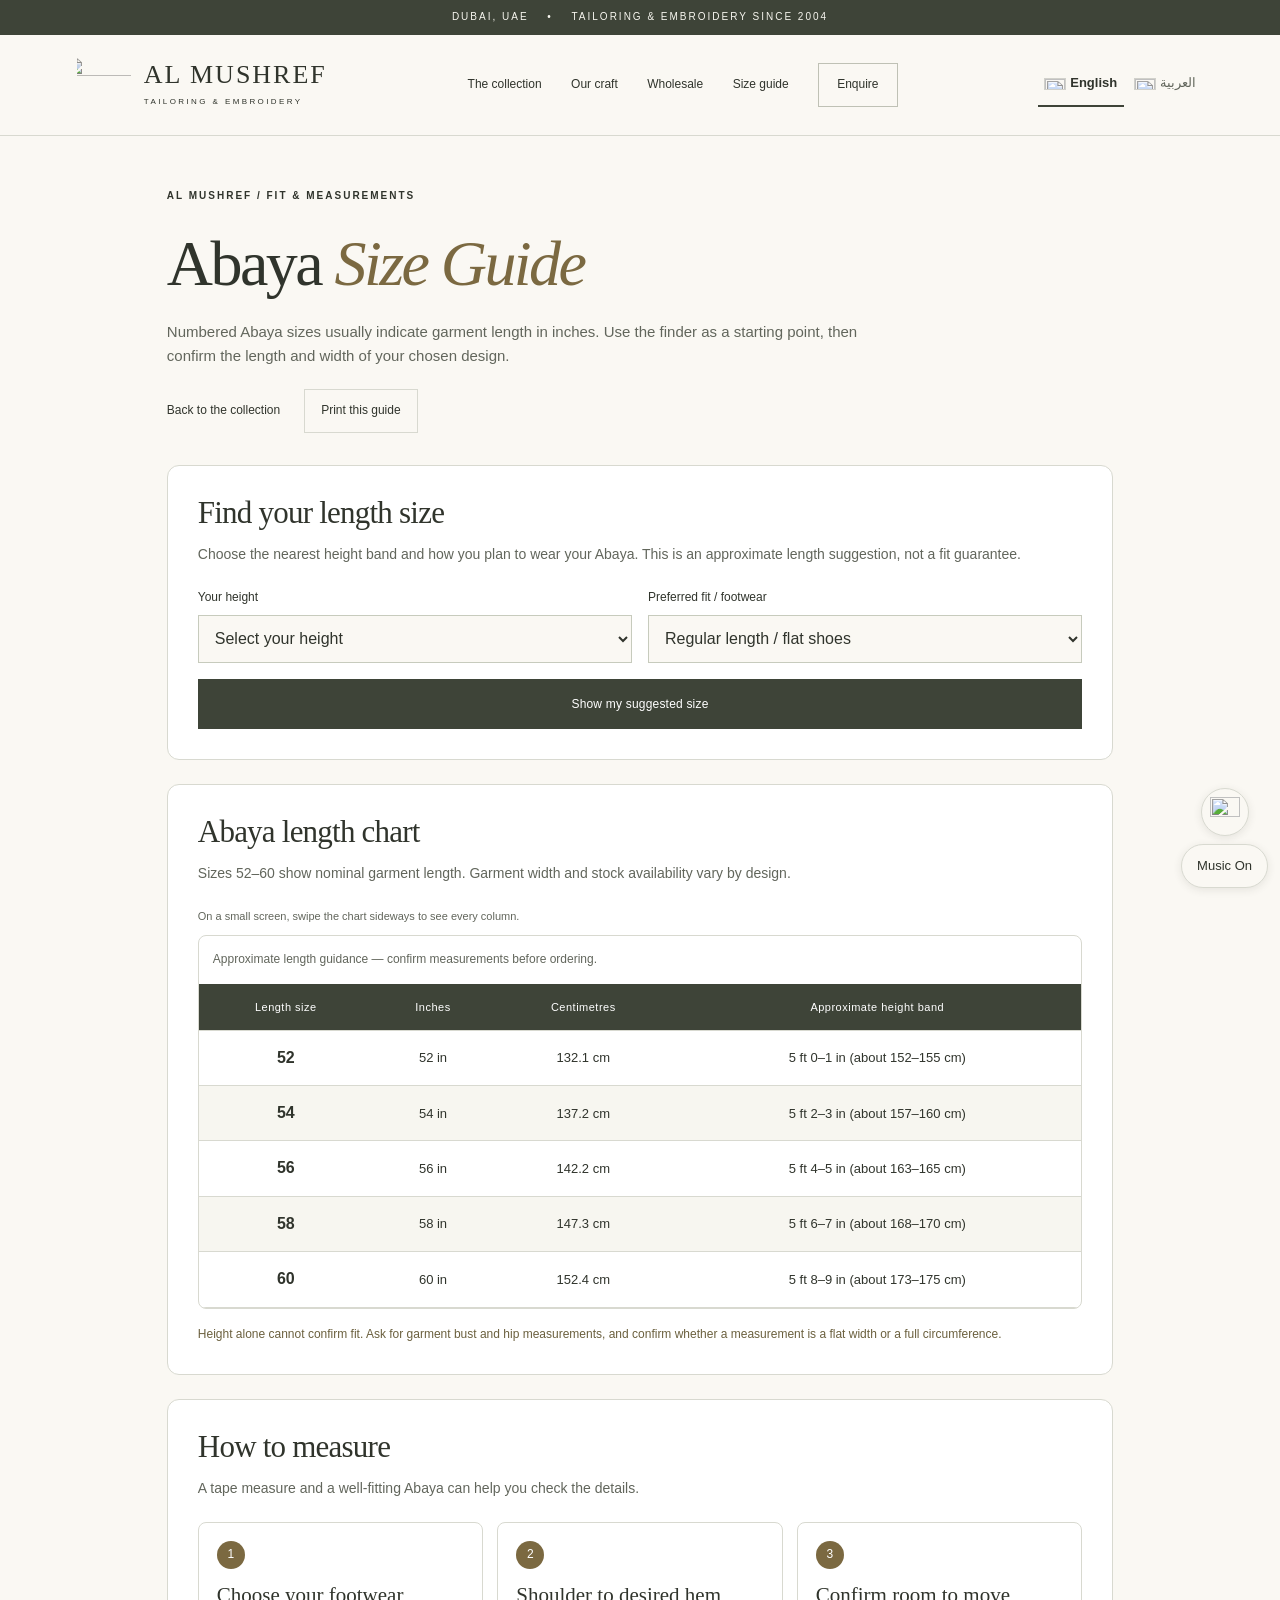
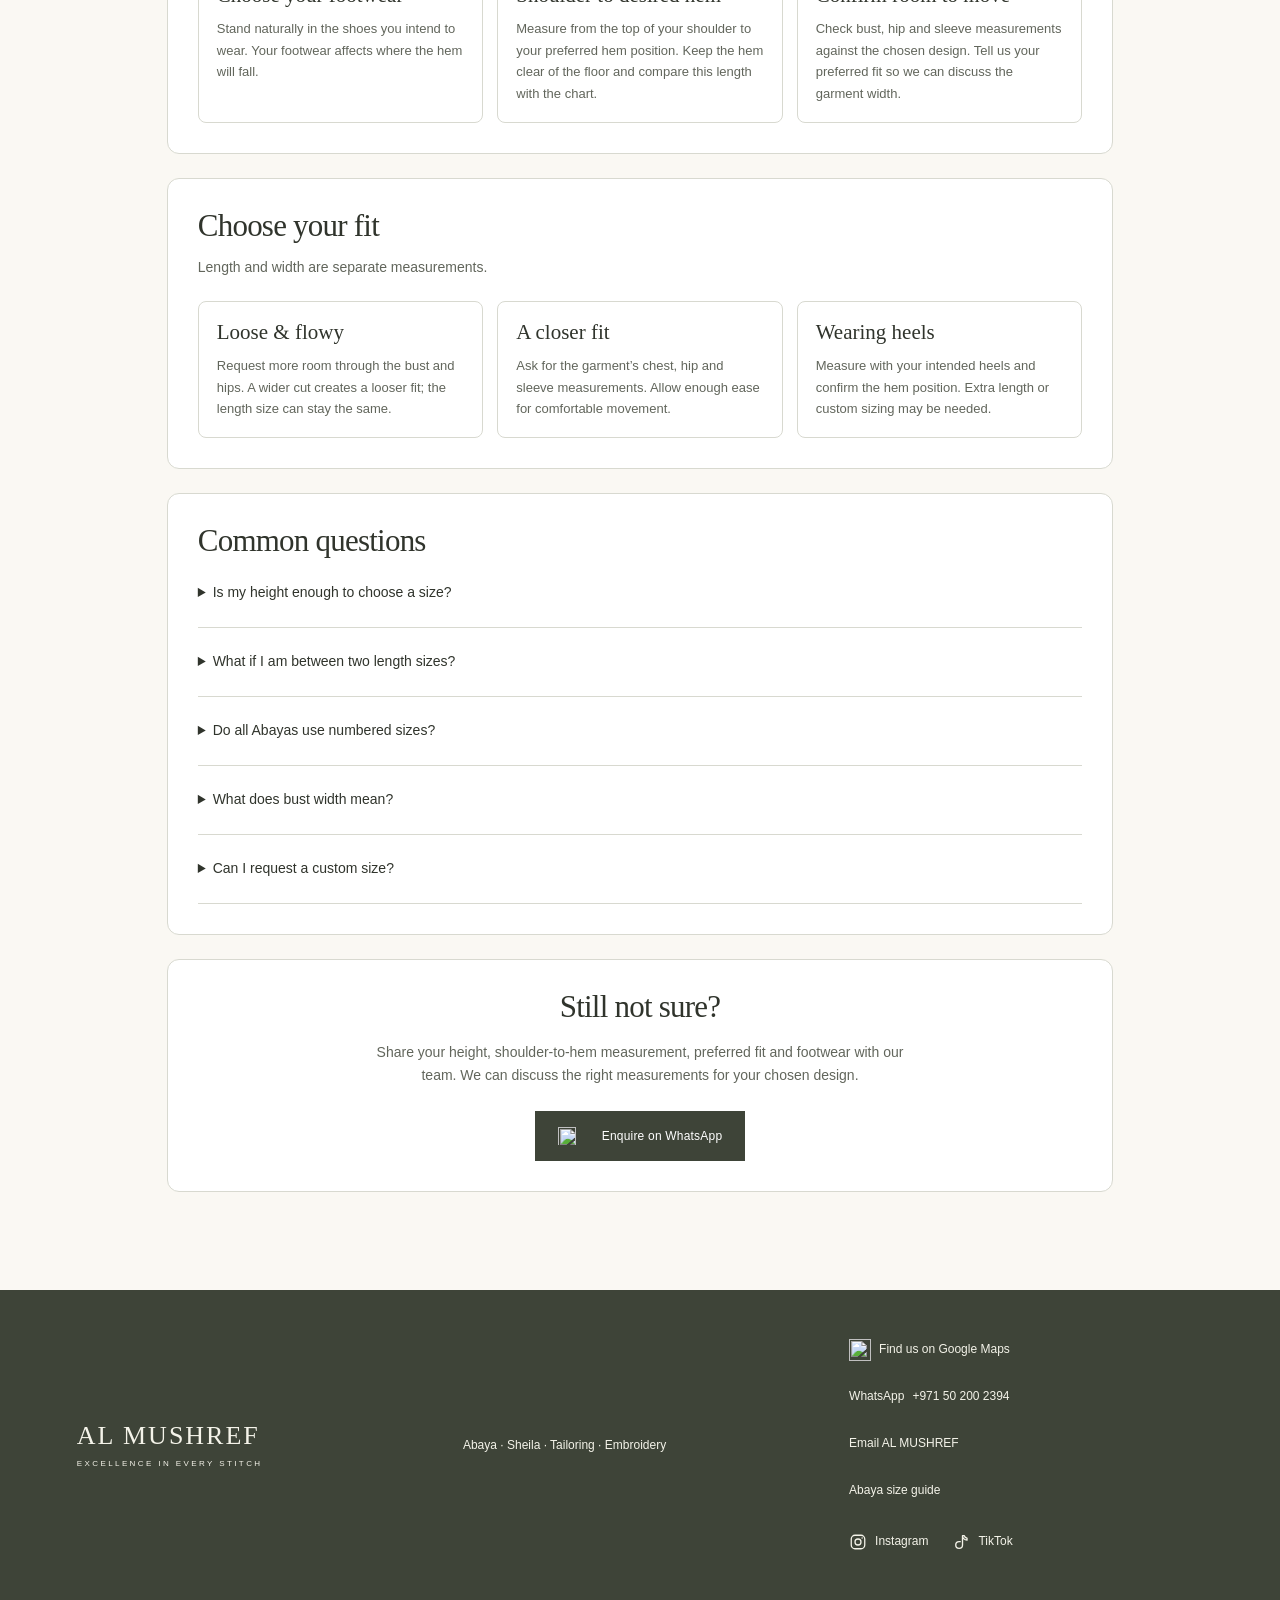
==== commit ef65d559: "Add files via upload" ====
--- a/abaya-size-guide.html
+++ b/abaya-size-guide.html
@@ -1,18 +1,33 @@
-<!doctype html><html lang="en"><head><meta charset="utf-8"><meta name="viewport" content="width=device-width, initial-scale=1, viewport-fit=cover"><meta name="theme-color" content="#393c32"><meta name="description" content="AL MUSHREF Abaya size guide: approximate length finder, inches and centimetres chart, measurement tips and WhatsApp sizing help."><title>Abaya Size Guide | AL MUSHREF</title><link rel="stylesheet" href="style.css"><link rel="stylesheet" href="size-guide.css"><script type="module" src="size-guide.mjs"></script></head><body class="guide-page"><a class="skip" href="#main">Skip to size guide</a><div class="announcement">DUBAI, UAE <span>•</span> TAILORING & EMBROIDERY SINCE 2004</div>
+<!doctype html><html lang="en"><head><meta charset="utf-8"><meta name="viewport" content="width=device-width, initial-scale=1, viewport-fit=cover"><meta name="theme-color" content="#393c32"><meta name="description" content="AL MUSHREF Abaya size guide: approximate length finder, inches and centimetres chart, measurement tips and WhatsApp sizing help."><title>Abaya Size Guide | AL MUSHREF</title><link rel="stylesheet" href="style.css?v=19"><link rel="stylesheet" href="size-guide.css"><script src="locale.js?v=2" defer></script><script type="module" src="size-guide.mjs?v=6"></script><script src="music.js?v=5" defer></script>
+</head><body class="guide-page"><a class="skip" href="#main">Skip to size guide</a><div class="announcement">DUBAI, UAE <span>•</span> TAILORING & EMBROIDERY SINCE 2004</div>
 <header>
-<a class="brand" href="index.html" aria-label="AL MUSHREF home">AL MUSHREF<small>TAILORING & EMBROIDERY</small></a>
+<a class="brand" href="index.html" aria-label="AL MUSHREF home">
+  <span class="brand-emblem"><img src="assets/al-mushref-logo.png" alt="" width="1080" height="1080"></span>
+  <span>AL MUSHREF<small>TAILORING &amp; EMBROIDERY</small></span>
+</a>
 <button class="menu-toggle" aria-expanded="false" aria-controls="navigation">Menu <span>☰</span></button>
-<nav id="navigation" aria-label="Main navigation"><a href="index.html#collection">The collection</a><a href="index.html#craft">Our craft</a><a href="index.html#wholesale">Wholesale</a><a href="abaya-size-guide.html" aria-current="page">Size guide</a><a class="nav-contact" href="index.html#enquire">Enquire <span>↗</span></a></nav>
+<nav id="navigation" aria-label="Main navigation"><a href="index.html#collection">The collection</a><a href="index.html#craft">Our craft</a><a href="index.html#wholesale">Wholesale</a><a href="abaya-size-guide.html" aria-current="page">Size guide</a><a class="nav-contact" href="index.html#enquire">Enquire</a></nav>
+<div class="language-switch" role="group" aria-label="Language">
+  <a href="?lang=en" data-language="en" lang="en-GB" dir="ltr"><img src="assets/flag-gb.svg" alt="" width="20" height="10"> English</a>
+  <a href="?lang=ar" data-language="ar" lang="ar-AE" dir="ltr"><img src="assets/flag-ae.svg" alt="" width="20" height="10"> <span dir="rtl">العربية</span></a>
+</div>
 </header>
 <main id="main" class="guide-wrap">
-<div class="guide-heading"><p class="eyebrow">AL MUSHREF / FIT &amp; MEASUREMENTS</p><h1>Abaya <em>Size Guide</em></h1><p>Numbered Abaya sizes usually indicate garment length in inches. Use the finder as a starting point, then confirm the length and width of your chosen design.</p><p id="guide-product" class="guide-product" hidden></p><div class="guide-top-actions"><a class="text-link" href="index.html#collection">← Back to the collection</a><button class="guide-print" id="print-guide" type="button">Print this guide</button></div></div>
+<div class="guide-heading"><p class="eyebrow">AL MUSHREF / FIT &amp; MEASUREMENTS</p><h1>Abaya <em>Size Guide</em></h1><p>Numbered Abaya sizes usually indicate garment length in inches. Use the finder as a starting point, then confirm the length and width of your chosen design.</p><p id="guide-product" class="guide-product" hidden></p><div class="guide-top-actions"><a class="text-link" href="index.html#collection"> Back to the collection</a><button class="guide-print" id="print-guide" type="button">Print this guide</button></div></div>
 <section class="guide-section guide-finder-section" aria-labelledby="finder-title"><h2 id="finder-title">Find your length size</h2><p class="guide-sub">Choose the nearest height band and how you plan to wear your Abaya. This is an approximate length suggestion, not a fit guarantee.</p>
-<form id="size-finder" class="guide-finder" novalidate><label for="guide-height">Your height<select id="guide-height" name="height" aria-describedby="size-error" required><option value="">Select your height</option><option value="0">5 ft 0–1 in · about 152–155 cm</option><option value="1">5 ft 2–3 in · about 157–160 cm</option><option value="2">5 ft 4–5 in · about 163–165 cm</option><option value="3">5 ft 6–7 in · about 168–170 cm</option><option value="4">5 ft 8–9 in · about 173–175 cm</option><option value="5">5 ft 10 in or taller · about 178 cm+</option></select></label><label for="guide-fit">Preferred fit / footwear<select id="guide-fit" name="fit"><option value="regular">Regular length / flat shoes</option><option value="loose">Loose &amp; flowy — check width</option><option value="heels">I’ll wear heels — check length</option></select></label><p id="size-error" class="guide-error" role="alert" hidden></p><button class="button dark" type="submit">Show my suggested size ↗</button></form>
-<div id="size-result" class="guide-result" aria-live="polite" aria-atomic="true" hidden><p id="size-result-label" class="guide-result-label"></p><strong id="suggested-size" class="guide-number"></strong><p id="size-measurement" class="guide-measurement"></p><p id="size-result-note" class="guide-result-note"></p><a class="text-link" id="size-result-whatsapp" target="_blank" rel="noopener">Confirm my measurements on WhatsApp ↗</a></div></section>
-<section class="guide-section" aria-labelledby="chart-title"><h2 id="chart-title">Abaya length chart</h2><p class="guide-sub">Sizes 52–60 show nominal garment length. Garment width and stock availability vary by design.</p><p class="guide-table-hint">On a small screen, swipe the chart sideways to see every column.</p><div class="guide-scroll" tabindex="0" role="region" aria-label="Scrollable Abaya length chart"><table class="guide-table"><caption>Approximate length guidance — confirm measurements before ordering.</caption><thead><tr><th scope="col">Length size</th><th scope="col">Inches</th><th scope="col">Centimetres</th><th scope="col">Approximate height band</th></tr></thead><tbody id="size-chart"></tbody></table></div><p class="guide-tip">Height alone cannot confirm fit. Ask for garment bust and hip measurements, and confirm whether a measurement is a flat width or a full circumference.</p></section>
+<form id="size-finder" class="guide-finder" novalidate><label for="guide-height">Your height<select id="guide-height" name="height" aria-describedby="size-error" required><option value="">Select your height</option><option value="0">5 ft 0–1 in · about 152–155 cm</option><option value="1">5 ft 2–3 in · about 157–160 cm</option><option value="2">5 ft 4–5 in · about 163–165 cm</option><option value="3">5 ft 6–7 in · about 168–170 cm</option><option value="4">5 ft 8–9 in · about 173–175 cm</option><option value="5">5 ft 10 in or taller · about 178 cm+</option></select></label><label for="guide-fit">Preferred fit / footwear<select id="guide-fit" name="fit"><option value="regular">Regular length / flat shoes</option><option value="loose">Loose &amp; flowy — check width</option><option value="heels">I’ll wear heels — check length</option></select></label><p id="size-error" class="guide-error" role="alert" hidden></p><button class="button dark" type="submit">Show my suggested size</button></form>
+<div id="size-result" class="guide-result" aria-live="polite" aria-atomic="true" hidden><p id="size-result-label" class="guide-result-label"></p><strong id="suggested-size" class="guide-number"></strong><p id="size-measurement" class="guide-measurement"></p><p id="size-result-note" class="guide-result-note"></p><a class="text-link" id="size-result-whatsapp" href="https://wa.me/971502002394">Confirm my measurements on WhatsApp</a></div></section>
+<section class="guide-section" aria-labelledby="chart-title"><h2 id="chart-title">Abaya length chart</h2><p class="guide-sub">Sizes <bdi dir="ltr">52–60</bdi> show nominal garment length. Garment width and stock availability vary by design.</p><p class="guide-table-hint">On a small screen, swipe the chart sideways to see every column.</p><div class="guide-scroll" tabindex="0" role="region" aria-label="Scrollable Abaya length chart"><table class="guide-table"><caption>Approximate length guidance — confirm measurements before ordering.</caption><thead><tr><th scope="col">Length size</th><th scope="col">Inches</th><th scope="col">Centimetres</th><th scope="col">Approximate height band</th></tr></thead><tbody id="size-chart"></tbody></table></div><p class="guide-tip">Height alone cannot confirm fit. Ask for garment bust and hip measurements, and confirm whether a measurement is a flat width or a full circumference.</p></section>
 <section class="guide-section" aria-labelledby="measure-title"><h2 id="measure-title">How to measure</h2><p class="guide-sub">A tape measure and a well-fitting Abaya can help you check the details.</p><div class="guide-steps"><div class="guide-step"><span class="guide-step-number">1</span><h3>Choose your footwear</h3><p>Stand naturally in the shoes you intend to wear. Your footwear affects where the hem will fall.</p></div><div class="guide-step"><span class="guide-step-number">2</span><h3>Shoulder to desired hem</h3><p>Measure from the top of your shoulder to your preferred hem position. Keep the hem clear of the floor and compare this length with the chart.</p></div><div class="guide-step"><span class="guide-step-number">3</span><h3>Confirm room to move</h3><p>Check bust, hip and sleeve measurements against the chosen design. Tell us your preferred fit so we can discuss the garment width.</p></div></div></section>
 <section class="guide-section" aria-labelledby="fit-title"><h2 id="fit-title">Choose your fit</h2><p class="guide-sub">Length and width are separate measurements.</p><div class="guide-steps"><div class="guide-step"><h3>Loose &amp; flowy</h3><p>Request more room through the bust and hips. A wider cut creates a looser fit; the length size can stay the same.</p></div><div class="guide-step"><h3>A closer fit</h3><p>Ask for the garment’s chest, hip and sleeve measurements. Allow enough ease for comfortable movement.</p></div><div class="guide-step"><h3>Wearing heels</h3><p>Measure with your intended heels and confirm the hem position. Extra length or custom sizing may be needed.</p></div></div></section>
 <section class="guide-section guide-questions" aria-labelledby="questions-title"><h2 id="questions-title">Common questions</h2><details><summary>Is my height enough to choose a size?</summary><p>Height gives an approximate starting point. Your shoulder-to-hem length, footwear, body measurements and the garment’s cut are also needed to confirm fit.</p></details><details><summary>What if I am between two length sizes?</summary><p>Send your shoulder-to-hem measurement and preferred hem position. The team can help you compare the available lengths and discuss alterations or custom sizing.</p></details><details><summary>Do all Abayas use numbered sizes?</summary><p>Some designs use length numbers such as 52, 54 and 56; others may use lettered sizes or a separate width size. Always check the measurements of the specific design.</p></details><details><summary>What does bust width mean?</summary><p>A garment’s flat bust width is measured from side to side when laid flat. It differs from full bust circumference. Ask which measurement is being quoted before comparing sizes.</p></details><details><summary>Can I request a custom size?</summary><p>Contact AL MUSHREF with your measurements, design and quantity. Custom sizing, feasibility, price and timing are confirmed after review.</p></details></section>
-<section class="guide-section guide-cta" aria-labelledby="help-title"><h2 id="help-title">Still not sure?</h2><p>Share your height, shoulder-to-hem measurement, preferred fit and footwear with our team. We can discuss the right measurements for your chosen design.</p><a class="button dark" id="guide-whatsapp" href="https://wa.me/971502002394" target="_blank" rel="noopener">Ask us on WhatsApp ↗</a></section>
-</main><footer><a class="brand" href="index.html">AL MUSHREF<small>EXCELLENCE IN EVERY STITCH</small></a><span>Abaya · Sheila · Tailoring · Embroidery</span><div class="footer-contact"><a href="https://maps.app.goo.gl/a2e1XceDzLxZxESE8" target="_blank" rel="noopener"><img src="assets/google-maps.png" alt="" width="22" height="22"> Find us on Google Maps ↗</a><a href="https://wa.me/971502002394" target="_blank" rel="noopener">WhatsApp +971 50 200 2394 ↗</a><a href="mailto:almushreftailoringembroidery@gmail.com">Email AL MUSHREF ↗</a><a href="abaya-size-guide.html">Abaya size guide ↗</a><div class="footer-social-links"><a href="https://www.instagram.com/almushreftailoring" target="_blank" rel="noopener noreferrer" aria-label="Instagram @almushreftailoring"><svg viewBox="0 0 24 24" fill="none" stroke="currentColor" stroke-width="1.7" aria-hidden="true"><rect x="3" y="3" width="18" height="18" rx="5"/><circle cx="12" cy="12" r="4"/><circle cx="17.5" cy="6.5" r="1" fill="currentColor" stroke="none"/></svg>Instagram ↗</a><a href="https://www.tiktok.com/@almushref0" target="_blank" rel="noopener noreferrer" aria-label="TikTok @almushref0"><svg viewBox="0 0 24 24" fill="none" stroke="currentColor" stroke-width="1.8" stroke-linecap="round" stroke-linejoin="round" aria-hidden="true"><path d="M14 4v12a4.5 4.5 0 1 1-4.5-4.5H11M14 4c.6 3.6 2.5 5.2 6 5.5V6.8c-2.1-.3-3.2-1.3-3.7-3.3H14Z"/></svg>TikTok ↗</a></div></div></footer>
+<section class="guide-section guide-cta" aria-labelledby="help-title"><h2 id="help-title">Still not sure?</h2><p>Share your height, shoulder-to-hem measurement, preferred fit and footwear with our team. We can discuss the right measurements for your chosen design.</p><a class="button dark" id="guide-whatsapp" href="https://wa.me/971502002394"><img class="wa-icon" src="assets/whatsapp-logo.svg" width="18" height="18" alt=""> Enquire on WhatsApp</a></section>
+</main><footer><a class="brand" href="index.html">AL MUSHREF<small>EXCELLENCE IN EVERY STITCH</small></a><span>Abaya · Sheila · Tailoring · Embroidery</span><div class="footer-contact"><a href="https://maps.app.goo.gl/a2e1XceDzLxZxESE8"><img src="assets/google-maps.png" alt="" width="22" height="22"> Find us on Google Maps</a><a href="https://wa.me/971502002394">WhatsApp <bdi dir="ltr">+971 50 200 2394</bdi></a><a href="mailto:almushreftailoringembroidery@gmail.com">Email AL MUSHREF</a><a href="abaya-size-guide.html">Abaya size guide</a><div class="footer-social-links"><a href="https://www.instagram.com/almushreftailoring" aria-label="Instagram @almushreftailoring"><svg viewBox="0 0 24 24" fill="none" stroke="currentColor" stroke-width="1.7" aria-hidden="true"><rect x="3" y="3" width="18" height="18" rx="5"/><circle cx="12" cy="12" r="4"/><circle cx="17.5" cy="6.5" r="1" fill="currentColor" stroke="none"/></svg>Instagram</a><a href="https://www.tiktok.com/@almushref0" aria-label="TikTok @almushref0"><svg viewBox="0 0 24 24" fill="none" stroke="currentColor" stroke-width="1.8" stroke-linecap="round" stroke-linejoin="round" aria-hidden="true"><path d="M14 4v12a4.5 4.5 0 1 1-4.5-4.5H11M14 4c.6 3.6 2.5 5.2 6 5.5V6.8c-2.1-.3-3.2-1.3-3.7-3.3H14Z"/></svg>TikTok</a></div></div></footer>
+<audio id="background-sound" src="assets/al-mushref-ambient.mp3" preload="none" loop playsinline></audio>
+<div class="floating-actions">
+  <a class="floating-whatsapp" href="https://wa.me/971502002394" aria-label="Chat with Al Mushref on WhatsApp">
+    <img src="assets/whatsapp-logo.svg" width="30" height="30" alt="">
+  </a>
+  <button class="sound-toggle" id="sound-toggle" type="button" aria-label="Background music" aria-pressed="false" hidden>Music On</button>
+</div>
 </body></html>
--- a/style.css
+++ b/style.css
@@ -1,20 +1,358 @@
 :root{--ink:#30342c;--olive:#3e4438;--paper:#faf8f3;--muted:#62665c;--line:#d8d9d0;--sand:#ece9df;--accent:#797655;--gutter:clamp(20px,6vw,96px)}
-*{box-sizing:border-box}html{scroll-behavior:smooth;scroll-padding-top:100px;-webkit-text-size-adjust:100%;text-size-adjust:100%}body{margin:0;min-width:0;background:var(--paper);color:var(--ink);font:15px/1.65 Arial,Helvetica,sans-serif}button,input,select,textarea{font:inherit}button,a,input,select,textarea{-webkit-tap-highlight-color:transparent}button{cursor:pointer;-webkit-appearance:none;appearance:none}a{color:inherit;text-decoration:none}img{display:block;max-width:100%;height:auto}svg{display:block;flex-shrink:0}h1,h2,h3,p{margin:0}h1,h2,h3{font-family:Georgia,'Times New Roman',serif;font-weight:400;line-height:1.12}h1{font-size:clamp(54px,5.5vw,88px);letter-spacing:-.045em}h2{font-size:clamp(32px,3.4vw,50px);letter-spacing:-.035em}h3{font-size:24px}p,dd,small{overflow-wrap:break-word}button:focus-visible,a:focus-visible,input:focus-visible,select:focus-visible,textarea:focus-visible,summary:focus-visible{outline:3px solid #9c7740;outline-offset:4px}[hidden]{display:none!important}.skip{position:absolute;left:12px;top:-100px;background:white;padding:12px;z-index:20}.skip:focus{top:8px}.announcement{background:var(--olive);color:#f7f6ef;text-align:center;font-size:10px;letter-spacing:2px;padding:9px 18px}.announcement span{padding:0 14px}
+*{box-sizing:border-box}html{scroll-behavior:smooth;scroll-padding-top:calc(var(--site-header-height, 86px) + 14px);-webkit-text-size-adjust:100%;text-size-adjust:100%}body{margin:0;min-width:0;background:var(--paper);color:var(--ink);font:15px/1.65 Arial,Helvetica,sans-serif}button,input,select,textarea{font:inherit}button,a,input,select,textarea{-webkit-tap-highlight-color:transparent}button{cursor:pointer;-webkit-appearance:none;appearance:none}a{color:inherit;text-decoration:none}img{display:block;max-width:100%;height:auto}svg{display:block;flex-shrink:0}h1,h2,h3,p{margin:0}h1,h2,h3{font-family:Georgia,'Times New Roman',serif;font-weight:400;line-height:1.12}h1{font-size:clamp(54px,5.5vw,88px);letter-spacing:-.045em}h2{font-size:clamp(32px,3.4vw,50px);letter-spacing:-.035em}h3{font-size:24px}p,dd,small{overflow-wrap:break-word}button:focus-visible,a:focus-visible,input:focus-visible,select:focus-visible,textarea:focus-visible,summary:focus-visible{outline:3px solid #9c7740;outline-offset:4px}[hidden]{display:none!important}.skip{position:absolute;left:12px;top:-100px;background:white;padding:12px;z-index:20}.skip:focus{top:8px}.announcement{background:var(--olive);color:#f7f6ef;text-align:center;font-size:10px;letter-spacing:2px;padding:9px 18px}.announcement span{padding:0 14px}
 header{position:sticky;top:0;z-index:5;display:flex;align-items:center;justify-content:space-between;gap:24px;padding:18px var(--gutter);background:#faf8f3f5;border-bottom:1px solid var(--line)}.brand{display:inline-block;flex-shrink:0;font:26px/1.1 Georgia,serif;letter-spacing:2px;white-space:nowrap;padding:5px 0}.brand small{display:block;font:8px/1.5 Arial,sans-serif;letter-spacing:2.4px;margin-top:7px}nav{display:flex;align-items:center;gap:clamp(18px,2.3vw,32px);font-size:12px}nav a{display:flex;align-items:center;min-height:44px}.nav-contact{border:1px solid #bfc1b5;padding:9px 18px;gap:24px}.menu-toggle{display:none;align-items:center;gap:9px;min-width:60px;min-height:44px;padding:8px 0;background:none;border:0;color:var(--ink);font-size:12px}.menu-toggle span{font-size:18px}
 .hero{max-width:1800px;margin:auto;display:grid;grid-template-columns:minmax(0,1fr) minmax(0,1fr) 32px;padding-left:var(--gutter);background:#f0eee7;position:relative}.hero-copy{min-width:0;align-self:center;padding:64px 32px 64px 0}.eyebrow{font-size:10px;letter-spacing:2px;font-weight:600;margin-bottom:24px}h1 em{color:#7c785c}.hero-copy>p:not(.eyebrow){margin-top:26px;color:var(--muted);font-size:15px}.button{display:inline-flex;align-items:center;justify-content:space-between;gap:26px;min-height:50px;max-width:100%;padding:13px 22px;border:1px solid transparent;font-size:12px;line-height:1.5;letter-spacing:.2px;text-align:center}.dark{background:var(--olive);color:white}.hero-copy .button{margin-top:30px}.hero-note{display:flex;align-items:center;gap:15px;margin-top:48px;font-size:10px;letter-spacing:1px}.line{width:35px;height:1px;flex-shrink:0;background:#8e917f}.hero-photo{margin:0;min-width:0;height:clamp(580px,55vw,780px);position:relative;background:#e8e2d9;overflow:hidden}.hero-photo>img{width:100%;height:100%;object-fit:contain;object-position:center center;padding-bottom:58px}.hero-photo figcaption{position:absolute;bottom:18px;left:20px;right:20px;display:flex;align-items:center;justify-content:space-between;gap:12px;padding:8px 16px;background:#faf8f3eb;font-size:9px;letter-spacing:1px}.hero-photo figcaption>a{display:flex;align-items:center;gap:15px;min-height:36px;font-size:12px;letter-spacing:0}.hero-side{writing-mode:vertical-rl;font-size:8px;letter-spacing:2px;justify-self:center;align-self:center}.values{display:grid;grid-template-columns:repeat(4,minmax(0,1fr));align-items:center;gap:20px;padding:22px var(--gutter);border-bottom:1px solid var(--line);font-size:11px;color:#505749;letter-spacing:.3px}.values span{text-align:center;min-width:0}.section{width:100%;max-width:1600px;margin:auto;padding:84px var(--gutter)}.section-top{display:flex;align-items:flex-end;justify-content:space-between;gap:32px;margin-bottom:32px}.section-top>div{min-width:0}.section-top>p{flex-shrink:0;max-width:270px;color:var(--muted);font-size:12px}.filters{display:flex;flex-wrap:wrap;gap:24px;margin-bottom:28px;border-bottom:1px solid var(--line)}.filters button{min-height:48px;border:0;border-bottom:2px solid transparent;padding:12px 0;background:none;color:var(--muted);font-size:12px}.filters button span{padding-left:6px;font-size:9px}.filters .selected{border-color:var(--ink);color:var(--ink)}
-.product-grid{display:grid;grid-template-columns:repeat(4,minmax(0,1fr));gap:30px 24px}.product-card{min-width:0;display:flex;flex-direction:column}.product-card>button{display:flex;flex:1;flex-direction:column;align-items:flex-start;min-width:0;width:100%;padding:0;background:none;border:0;color:var(--ink);text-align:left}.product-picture{width:100%;position:relative;aspect-ratio:3/4;background:#e8e4dc;overflow:hidden;flex-shrink:0}.product-picture img{width:100%;height:100%;object-fit:contain;transition:transform .25s}.card-label{position:absolute;top:12px;left:10px;max-width:calc(100% - 20px);padding:4px 7px;background:#faf8f3e8;font-size:8px;letter-spacing:.8px}.product-card .category{font-size:9px;letter-spacing:1.5px;margin:16px 0 6px;color:var(--muted)}.product-card h3{font-size:21px;line-height:1.2;margin-bottom:12px;overflow-wrap:anywhere}.card-bottom{display:flex;align-items:center;justify-content:space-between;gap:10px;width:100%;margin-top:auto;font-size:11px;color:var(--muted)}.card-bottom>span:first-child{min-width:0}.card-arrow{display:grid;place-items:center;flex-shrink:0;width:28px;height:28px;border:1px solid #cccec1;border-radius:50%;font-size:17px}.quick-contact{display:flex;align-items:center;justify-content:space-between;gap:10px;min-height:46px;padding:10px 12px;margin-top:16px;border:1px solid #aebba6;background:#edf1e6;color:#304c32;font-size:11px;line-height:1.5}.collection-note{font-size:11px;line-height:1.65;color:var(--muted);margin-top:26px}.fabric{height:100%;position:relative;display:flex;align-items:flex-end;justify-content:center;padding:22px;background:#e4dfd3;isolation:isolate;overflow:hidden}.fabric:before{content:'';position:absolute;inset:10% 18% -15%;transform:rotate(-13deg);background:repeating-linear-gradient(92deg,#22241f 0%,#4c4e43 12%,#24271f 23%,#646454 29%,#30372a 35%);box-shadow:15px 10px 30px #0003;z-index:-1;border-radius:50% 0 0 0}.fabric.emb:before{background:repeating-linear-gradient(92deg,#aea38b 0%,#e2d5b7 15%,#b4a68a 25%,#e9dec3 40%);inset:8% 13% -15%;transform:rotate(13deg)}.fabric:after{content:'SHEILA';position:absolute;top:44%;left:0;right:0;text-align:center;font:25px Georgia,serif;letter-spacing:6px;color:white}.fabric.emb:after{content:'✽  ✽  ✽';font-size:37px;letter-spacing:7px;color:#725c3f;top:57%;transform:rotate(13deg)}.fabric span{background:#faf8f3df;font-size:8px;letter-spacing:.8px;padding:4px 7px;text-align:center}
+.product-grid{display:grid;grid-template-columns:repeat(4,minmax(0,1fr));gap:30px 24px}.product-card{min-width:0;display:flex;flex-direction:column}.product-card>button{display:flex;flex:1;flex-direction:column;align-items:flex-start;min-width:0;width:100%;padding:0;background:none;border:0;color:var(--ink);text-align:left}.product-picture{width:100%;position:relative;aspect-ratio:3/4;background:#e8e4dc;overflow:hidden;flex-shrink:0}.product-picture img{width:100%;height:100%;object-fit:contain;transition:transform .25s}.card-label{position:absolute;top:12px;left:10px;max-width:calc(100% - 20px);padding:4px 7px;background:#faf8f3e8;font-size:8px;letter-spacing:.8px}.product-card .category{font-size:11px;letter-spacing:1px;margin:16px 0 6px;color:var(--muted)}.product-card h3{font-size:clamp(18px, 16px + .5vw, 23px);line-height:1.25;margin-bottom:12px;overflow-wrap:anywhere}.card-bottom{display:flex;align-items:center;justify-content:space-between;gap:10px;width:100%;margin-top:auto;font-size:11px;color:var(--muted)}.card-bottom>span:first-child{min-width:0}.collection-note{font-size:11px;line-height:1.65;color:var(--muted);margin-top:26px}.fabric{height:100%;position:relative;display:flex;align-items:flex-end;justify-content:center;padding:22px;background:#e4dfd3;isolation:isolate;overflow:hidden}.fabric:before{content:'';position:absolute;inset:10% 18% -15%;transform:rotate(-13deg);background:repeating-linear-gradient(92deg,#22241f 0%,#4c4e43 12%,#24271f 23%,#646454 29%,#30372a 35%);box-shadow:15px 10px 30px #0003;z-index:-1;border-radius:50% 0 0 0}.fabric.emb:before{background:repeating-linear-gradient(92deg,#aea38b 0%,#e2d5b7 15%,#b4a68a 25%,#e9dec3 40%);inset:8% 13% -15%;transform:rotate(13deg)}.fabric:after{content:'SHEILA';position:absolute;top:44%;left:0;right:0;text-align:center;font:25px Georgia,serif;letter-spacing:6px;color:white}.fabric.emb:after{content:'✽  ✽  ✽';font-size:37px;letter-spacing:7px;color:#725c3f;top:57%;transform:rotate(13deg)}.fabric span{background:#faf8f3df;font-size:8px;letter-spacing:.8px;padding:4px 7px;text-align:center}
 .craft{display:grid;grid-template-columns:repeat(2,minmax(0,1fr));background:#e9eade;max-width:1600px;margin:auto}.craft-image{position:relative;height:620px;min-width:0;overflow:hidden}.craft-image img{width:100%;height:100%;object-fit:contain;background:#e8e5de}.craft-image>span{position:absolute;left:24px;bottom:24px;max-width:calc(100% - 48px);padding:9px 13px;background:#faf8f3e8;font-size:9px;letter-spacing:1.7px}.craft-copy{min-width:0;padding:60px 12%;align-self:center}.craft-copy p:not(.eyebrow){font-size:14px;color:#575e4e;margin-top:24px}.text-link{display:inline-flex;align-items:center;min-height:44px;padding:4px 0;border:0;background:none;font-size:12px;color:inherit}.text-link span{margin-left:20px}.craft-copy .text-link{margin-top:24px;border-bottom:1px solid #969e88}.wholesale{display:grid;grid-template-columns:repeat(2,minmax(0,1fr));gap:10%}.wholesale>div{min-width:0}.wholesale>div>p:not(.eyebrow){max-width:480px;font-size:14px;color:var(--muted);margin:25px 0}.wholesale dl{min-width:0;margin:24px 0 0}.wholesale dl div{padding:22px 0;border-bottom:1px solid var(--line)}dt{font:23px/1.25 Georgia,serif}dd{font-size:13px;color:var(--muted);margin:10px 0 0}
-.enquiry{display:grid;grid-template-columns:minmax(0,.85fr) minmax(0,1.15fr);align-items:start;gap:7%;background:#efeee6}.enquiry-intro{min-width:0}.enquiry-intro>p:not(.eyebrow){margin-top:25px;font-size:14px;color:var(--muted);max-width:360px}.contact{display:grid;gap:12px;margin-top:32px;min-width:0}.contact-item{display:grid;grid-template-columns:34px minmax(0,1fr) 12px;align-items:center;gap:12px;padding:14px 12px;border:1px solid #d7d9cd;background:var(--paper);min-height:70px;min-width:0}.contact-item strong{display:block;font-size:14px;font-weight:500}.contact-item small{display:block;margin-top:3px;color:var(--muted);font-size:11px;line-height:1.65;overflow-wrap:anywhere}.contact-icon{display:grid;place-items:center;width:34px;height:34px;border-radius:50%;background:#e8eade;color:#4d5744}.contact-icon svg{width:24px;height:24px}.whatsapp-contact .contact-icon{background:#e0eedb;color:#246936}.maps-contact>img{width:34px;height:34px;object-fit:contain}.call-link{display:inline-flex;align-items:center;min-height:44px;font-size:12px}.social-links{display:grid;grid-template-columns:repeat(2,minmax(0,1fr));gap:10px}.social-links>a{display:grid;grid-template-columns:22px minmax(0,1fr) 10px;align-items:center;gap:8px;min-height:64px;padding:12px 9px;border:1px solid #cdd2c2;background:var(--paper);font-size:12px}.social-links svg{width:22px;height:22px}.social-links small{display:block;font-size:10px;line-height:1.5;overflow-wrap:anywhere;margin-top:4px;color:var(--muted)}
+.enquiry{display:grid;grid-template-columns:minmax(0,.85fr) minmax(0,1.15fr);align-items:start;gap:7%;background:#efeee6}.enquiry-intro{min-width:0}.enquiry-intro>p:not(.eyebrow){margin-top:25px;font-size:14px;color:var(--muted);max-width:360px}.contact{display:grid;gap:12px;margin-top:32px;min-width:0}.contact-item{display:grid;grid-template-columns:34px minmax(0,1fr);align-items:center;gap:12px;padding:14px 12px;border:1px solid #d7d9cd;background:var(--paper);min-height:70px;min-width:0}.contact-item strong{display:block;font-size:14px;font-weight:500}.contact-item small{display:block;margin-top:3px;color:var(--muted);font-size:11px;line-height:1.65;overflow-wrap:anywhere}.contact-icon{display:grid;place-items:center;width:34px;height:34px;border-radius:50%;background:#e8eade;color:#4d5744}.contact-icon svg{width:24px;height:24px}.whatsapp-contact .contact-icon{background:#e0eedb;color:#246936}.maps-contact>img{width:34px;height:34px;object-fit:contain}.call-link{display:inline-flex;align-items:center;min-height:44px;font-size:12px}.social-links{display:grid;grid-template-columns:repeat(2,minmax(0,1fr));gap:10px}.social-links>a{display:grid;grid-template-columns:22px minmax(0,1fr);align-items:center;gap:8px;min-height:64px;padding:12px 9px;border:1px solid #cdd2c2;background:var(--paper);font-size:12px}.social-links svg{width:22px;height:22px}.social-links small{display:block;font-size:10px;line-height:1.5;overflow-wrap:anywhere;margin-top:4px;color:var(--muted)}
 form,fieldset,.field-row,form label{min-width:0}fieldset{margin:0 0 22px;padding:0;border:0;min-inline-size:0}legend{font-size:12px;margin-bottom:10px}.mode-switch{display:flex;gap:4px;padding:4px;background:#e3e3d8}.mode-switch label{flex:1;margin:0;position:relative}.mode-switch input{position:absolute;opacity:0;width:1px;height:1px}.mode-switch span{display:flex;align-items:center;justify-content:center;min-height:44px;padding:8px 10px;text-align:center;font-size:12px}.mode-switch input:checked+span{background:var(--paper)}.mode-switch input:focus-visible+span{outline:3px solid #9c7740}form label{display:block;margin-bottom:20px;font-size:12px}input:not([type=radio]),select,textarea{display:block;width:100%;max-width:100%;min-width:0;min-height:48px;margin-top:7px;padding:12px;background:var(--paper);border:1px solid #c7cbbd;border-radius:0;color:var(--ink);font-size:16px;line-height:1.5}textarea{resize:vertical}.field-row{display:grid;grid-template-columns:repeat(2,minmax(0,1fr));gap:16px}.form-note{max-width:440px;margin-top:14px;font-size:11px;color:var(--muted)}#enquiry-result{min-width:0;padding:24px;margin-top:26px;background:var(--paper);border:1px solid #b9bda9}#enquiry-result h3{font-size:25px}#message-preview{margin:18px 0;white-space:pre-wrap;overflow-wrap:anywhere;word-break:break-word;font:13px/1.8 Arial,sans-serif}.result-actions{display:flex;align-items:center;flex-wrap:wrap;gap:12px 20px}#enquiry-result>p{font-size:11px;margin-top:12px;color:var(--muted)}.faq-grid{display:grid;grid-template-columns:repeat(2,minmax(0,1fr));gap:0 56px;margin-top:30px}details{min-width:0;padding:12px 0;border-bottom:1px solid var(--line)}summary{cursor:pointer;min-height:44px;padding:10px 14px 10px 0;font-size:14px}details p{font-size:13px;color:var(--muted);padding:12px 0 8px}
 footer{display:grid;grid-template-columns:minmax(0,1fr) minmax(0,1fr) minmax(0,1fr);align-items:center;gap:32px;padding:38px var(--gutter);background:var(--olive);color:#f4f3e9}footer>span{font-size:12px}.footer-contact{min-width:0;display:grid;gap:3px;font-size:12px}.footer-contact a{display:flex;align-items:center;gap:8px;min-height:44px;overflow-wrap:anywhere}.footer-contact img{width:22px;height:22px;object-fit:contain}.footer-social-links{display:flex;flex-wrap:wrap;gap:8px 24px;margin-top:4px}.footer-social-links svg{width:18px;height:18px}.review-note{padding:12px var(--gutter);background:#e5e3d8;color:#4d5144;text-align:center;font-size:10px;letter-spacing:.7px;overflow-wrap:anywhere}
-dialog{padding:0;border:0;background:var(--paper);color:var(--ink);width:calc(100% - 32px);max-width:900px;max-height:90vh;max-height:90dvh;margin:auto;overflow:auto;overscroll-behavior:contain}dialog::backdrop{background:#141a14aa}.dialog-toolbar{position:sticky;top:0;height:0;z-index:3}.dialog-close{position:absolute;right:12px;top:12px;display:grid;place-items:center;width:44px;height:44px;padding:0;border:1px solid #c5c9bb;border-radius:50%;background:var(--paper);color:var(--ink);font-size:28px;line-height:1}.dialog-layout{display:grid;grid-template-columns:repeat(2,minmax(0,1fr))}.dialog-visual{position:relative;aspect-ratio:3/4;min-width:0;align-self:center;background:#e8e4dc}.dialog-visual img{position:absolute;inset:0;width:100%;height:100%;object-fit:contain}.dialog-visual .fabric{position:absolute;inset:0}.dialog-copy{min-width:0;padding:64px 30px 34px;align-self:center}.dialog-copy h2{font-size:34px;overflow-wrap:anywhere}.dialog-copy p:not(.eyebrow){font-size:14px;margin:20px 0;color:var(--muted)}.dialog-copy small{display:block;font-size:11px;color:var(--muted);margin-top:18px}.dialog-actions{display:grid;gap:10px;margin-top:24px}.dialog-actions .button{justify-content:center;gap:12px}.customise-enquiry{background:none;border-color:#aeb4a2;color:var(--ink)}.product-price{margin:14px 0;font-size:13px;line-height:1.7}.price-line{display:block}.product-code{font:11px/1.6 Arial,sans-serif;letter-spacing:1px;margin-top:12px;overflow-wrap:anywhere}.empty-collection{grid-column:1/-1;font-size:14px;color:var(--muted);padding:25px 0}body.modal-open{overflow:hidden}
-@media(hover:hover){nav a:hover,.text-link:hover,.footer-contact a:hover{text-decoration:underline;text-underline-offset:5px}.dark:hover{background:#272f24}.product-card>button:hover img{transform:scale(1.02)}.quick-contact:hover{background:#dfe9d7;border-color:#6e8a61}.contact-item:hover,.social-links>a:hover{border-color:#808e71;background:#e8eddf}.customise-enquiry:hover{background:#e8ecdf}}
+dialog{padding:0;border:0;background:var(--paper);color:var(--ink);width:calc(100% - 32px);max-width:900px;max-height:90vh;max-height:90dvh;margin:auto;overflow:auto;overscroll-behavior:contain}dialog::backdrop{background:#141a14aa}.dialog-toolbar{position:sticky;top:0;height:0;z-index:3}.dialog-close{position:absolute;right:12px;top:12px;display:grid;place-items:center;width:44px;height:44px;padding:0;border:1px solid #c5c9bb;border-radius:50%;background:var(--paper);color:var(--ink);font-size:28px;line-height:1}.dialog-layout{display:grid;grid-template-columns:repeat(2,minmax(0,1fr))}.dialog-visual{position:relative;aspect-ratio:3/4;min-width:0;align-self:center;background:#e8e4dc}.dialog-visual img{position:absolute;inset:0;width:100%;height:100%;object-fit:contain}.dialog-visual .fabric{position:absolute;inset:0}.dialog-copy{min-width:0;padding:64px 30px 34px;align-self:center}.dialog-copy h2{font-size:34px;overflow-wrap:anywhere}.dialog-copy p:not(.eyebrow){font-size:16px;line-height:1.6;margin:20px 0;color:var(--muted)}.dialog-copy small{display:block;font-size:13px;line-height:1.5;color:var(--muted);margin-top:18px}.dialog-actions{display:grid;gap:10px;margin-top:24px}.dialog-actions .button{justify-content:center;gap:12px}.customise-enquiry{background:none;border-color:#aeb4a2;color:var(--ink)}.product-price{margin:14px 0;font-size:13px;line-height:1.7}.price-line{display:block}.product-code{font:11px/1.6 Arial,sans-serif;letter-spacing:1px;margin-top:12px;overflow-wrap:anywhere}.empty-collection{grid-column:1/-1;font-size:14px;color:var(--muted);padding:25px 0}body.modal-open{overflow:hidden}
+@media(hover:hover){nav a:hover,.text-link:hover,.footer-contact a:hover{text-decoration:underline;text-underline-offset:5px}.dark:hover{background:#272f24}.product-card>button:hover img{transform:scale(1.02)}.contact-item:hover,.social-links>a:hover{border-color:#808e71;background:#e8eddf}.customise-enquiry:hover{background:#e8ecdf}}
 @media(max-width:1100px){:root{--gutter:5vw}.section{padding-top:64px;padding-bottom:64px}.hero-copy{padding:48px 26px 48px 0}h1{font-size:clamp(48px,5.4vw,62px)}.hero-note{margin-top:34px}.hero-photo{height:640px}.product-grid{grid-template-columns:repeat(2,minmax(0,1fr));gap:36px 24px}.section-top{align-items:flex-start}.section-top>p{max-width:225px}.craft-copy{padding:48px 9%}.craft-image{height:560px}.wholesale{gap:7%}footer{grid-template-columns:minmax(0,1fr) minmax(0,1fr)}footer>.brand{grid-column:1;grid-row:1}footer>span{grid-column:1;grid-row:2}.footer-contact{grid-column:2;grid-row:1/3}}
-@media(max-width:900px){html{scroll-padding-top:90px}header{gap:18px;padding-top:14px;padding-bottom:14px}.menu-toggle{display:flex}nav{display:none;position:absolute;top:100%;left:0;right:0;padding:12px var(--gutter) 20px;background:var(--paper);border-bottom:1px solid var(--line);box-shadow:0 10px 15px #0001}nav.open{display:grid;gap:0}nav a{min-height:48px;padding:10px 0}.nav-contact{border:0;gap:15px}.hero{grid-template-columns:minmax(0,1fr) minmax(0,1fr);padding-right:var(--gutter)}.hero-side{display:none}.hero-copy{padding-right:22px}h1{font-size:clamp(44px,6vw,54px)}.hero-photo{height:570px}.hero-photo figcaption{left:10px;right:10px;padding:7px 10px;letter-spacing:.5px;font-size:8px}.hero-photo figcaption>a{font-size:11px;gap:8px}.hero-copy>p:not(.eyebrow){font-size:14px}.hero-copy>p br{display:none}.hero-copy .button{gap:14px;padding-inline:18px}.values{grid-template-columns:repeat(2,minmax(0,1fr));gap:14px 22px}.values span{text-align:left}.section-top{display:block}.section-top>p{max-width:none;margin-top:20px}.section-top>p br{display:none}.craft{grid-template-columns:minmax(0,1fr) minmax(0,1fr)}.craft-copy{padding:40px 8%}.craft-copy h2{font-size:34px}.craft-image{height:560px}.craft-image>span{left:16px;right:16px;max-width:none;font-size:8px;letter-spacing:.8px}.wholesale,.enquiry{grid-template-columns:minmax(0,1fr);gap:36px}.wholesale dl{margin-top:0}.wholesale>div>p:not(.eyebrow){max-width:680px}.enquiry-intro>p:not(.eyebrow){max-width:560px}.contact{max-width:600px}.faq-grid{gap:0 30px}}
-@media(max-width:600px){:root{--gutter:20px}.announcement{font-size:8px;letter-spacing:1px;padding:8px 16px}.announcement span{padding:0 6px}header{padding-left:20px;padding-right:20px;padding-left:max(20px,env(safe-area-inset-left));padding-right:max(20px,env(safe-area-inset-right))}.brand{font-size:22px;letter-spacing:1.7px}.brand small{font-size:7px;letter-spacing:1.8px}.hero{grid-template-columns:minmax(0,1fr);padding:0}.hero-copy{padding:42px var(--gutter) 38px}h1{font-size:clamp(42px,11.5vw,64px);letter-spacing:-.045em}.hero .eyebrow{font-size:9px;margin-bottom:20px}.hero-copy>p:not(.eyebrow){margin-top:22px;font-size:14px}.hero-copy .button{margin-top:24px;gap:28px}.hero-note{margin-top:28px;font-size:9px}.hero-photo{height:auto;aspect-ratio:4/5;max-height:680px}.hero-photo>img{padding-bottom:60px}.hero-photo figcaption{left:20px;right:20px;bottom:14px;padding:7px 12px;font-size:9px}.hero-photo figcaption>a{font-size:12px}.values{padding-top:20px;padding-bottom:20px;gap:12px 16px;font-size:10px}.values span{display:flex;align-items:flex-start;gap:7px}.values span:before{content:'✦';color:#7b806b;font-size:8px}.section{padding-top:48px;padding-bottom:48px;padding-left:20px;padding-right:20px;padding-left:max(20px,env(safe-area-inset-left));padding-right:max(20px,env(safe-area-inset-right))}.eyebrow{font-size:9px;margin-bottom:18px}h2{font-size:clamp(32px,8.8vw,42px)}.product-grid{gap:28px 14px}.product-card h3{font-size:19px}.card-label{top:8px;left:7px;max-width:calc(100% - 14px);padding:3px 5px;font-size:7px;letter-spacing:.4px}.product-card .category{font-size:8px;letter-spacing:1px;margin-top:13px}.card-bottom{font-size:10px;gap:6px;line-height:1.5}.card-arrow{width:25px;height:25px}.quick-contact{font-size:11px;padding:10px;gap:5px;margin-top:14px}.filters{gap:22px;margin-bottom:24px}.fabric{padding:13px}.fabric:after{font-size:18px;letter-spacing:3px}.fabric.emb:after{font-size:25px}.fabric span{font-size:7px;letter-spacing:.3px;padding:3px 5px}.collection-note{font-size:10px}.craft{grid-template-columns:minmax(0,1fr)}.craft-image{height:auto;aspect-ratio:4/5;max-height:580px}.craft-image>span{left:20px;right:auto;max-width:calc(100% - 40px);bottom:20px;font-size:8px}.craft-copy{padding:44px var(--gutter)}.craft-copy h2{font-size:37px}.craft-copy p:not(.eyebrow){font-size:14px}.contact{margin-top:28px}.contact-item{gap:11px}.social-links>a{padding:12px 10px;gap:7px}.social-links small{font-size:10px}.field-row{gap:14px}.enquiry{gap:32px}form>.button{width:100%;justify-content:center;gap:25px}.faq-grid{grid-template-columns:minmax(0,1fr);margin-top:22px}summary{font-size:14px}.result-actions .button{width:100%;justify-content:center}.result-actions{gap:8px 20px}#enquiry-result{padding:20px}footer{grid-template-columns:minmax(0,1fr);gap:22px;padding:34px var(--gutter);padding-bottom:calc(34px + env(safe-area-inset-bottom,0px))}footer>.brand,footer>span,.footer-contact{grid-column:auto;grid-row:auto}.footer-social-links{gap:12px 28px}.review-note{font-size:9px;letter-spacing:.4px}.dialog-layout{grid-template-columns:minmax(0,1fr)}.dialog-visual{aspect-ratio:auto;height:340px;height:min(340px,48vh)}.dialog-copy{padding:30px 24px}.dialog-copy h2{font-size:31px}.dialog-copy .eyebrow{padding-right:5px}.dialog-copy p:not(.eyebrow){font-size:14px}.dialog-copy small{font-size:11px}}
-@media(max-width:480px){.field-row{grid-template-columns:minmax(0,1fr);gap:0}.social-links{grid-template-columns:minmax(0,1fr)}.social-links>a{grid-template-columns:24px minmax(0,1fr) 14px;gap:12px;min-height:64px}.social-links small{font-size:11px}}
-@media(max-width:350px){.brand{font-size:20px}.brand small{font-size:6.5px;letter-spacing:1.6px}.filters{gap:18px}.product-card h3{font-size:18px}.quick-contact{font-size:10px;padding-inline:8px}.hero-note{letter-spacing:.5px}.mode-switch span{font-size:11px;padding-inline:6px}}
+@media(max-width:900px){html{scroll-padding-top:calc(var(--site-header-height, 76px) + 14px)}header{gap:18px;padding-top:14px;padding-bottom:14px}.menu-toggle{display:flex}nav{display:none;position:absolute;top:100%;left:0;right:0;padding:12px var(--gutter) 20px;background:var(--paper);border-bottom:1px solid var(--line);box-shadow:0 10px 15px #0001}nav.open{display:grid;gap:0}nav a{min-height:48px;padding:10px 0}.nav-contact{border:0;gap:15px}.hero{grid-template-columns:minmax(0,1fr) minmax(0,1fr);padding-right:var(--gutter)}.hero-side{display:none}.hero-copy{padding-right:22px}h1{font-size:clamp(44px,6vw,54px)}.hero-photo{height:570px}.hero-photo figcaption{left:10px;right:10px;padding:7px 10px;letter-spacing:.5px;font-size:8px}.hero-photo figcaption>a{font-size:11px;gap:8px}.hero-copy>p:not(.eyebrow){font-size:14px}.hero-copy>p br{display:none}.hero-copy .button{gap:14px;padding-inline:18px}.values{grid-template-columns:repeat(2,minmax(0,1fr));gap:14px 22px}.values span{text-align:left}.section-top{display:block}.section-top>p{max-width:none;margin-top:20px}.section-top>p br{display:none}.craft{grid-template-columns:minmax(0,1fr) minmax(0,1fr)}.craft-copy{padding:40px 8%}.craft-copy h2{font-size:34px}.craft-image{height:560px}.craft-image>span{left:16px;right:16px;max-width:none;font-size:8px;letter-spacing:.8px}.wholesale,.enquiry{grid-template-columns:minmax(0,1fr);gap:36px}.wholesale dl{margin-top:0}.wholesale>div>p:not(.eyebrow){max-width:680px}.enquiry-intro>p:not(.eyebrow){max-width:560px}.contact{max-width:600px}.faq-grid{gap:0 30px}}
+@media(max-width:600px){:root{--gutter:20px}.announcement{font-size:8px;letter-spacing:1px;padding:8px 16px}.announcement span{padding:0 6px}header{padding-left:20px;padding-right:20px;padding-left:max(20px,env(safe-area-inset-left));padding-right:max(20px,env(safe-area-inset-right))}.brand{font-size:22px;letter-spacing:1.7px}.brand small{font-size:7px;letter-spacing:1.8px}.hero{grid-template-columns:minmax(0,1fr);padding:0}.hero-copy{padding:42px var(--gutter) 38px}h1{font-size:clamp(42px,11.5vw,64px);letter-spacing:-.045em}.hero .eyebrow{font-size:9px;margin-bottom:20px}.hero-copy>p:not(.eyebrow){margin-top:22px;font-size:14px}.hero-copy .button{margin-top:24px;gap:28px}.hero-note{margin-top:28px;font-size:9px}.hero-photo{height:auto;aspect-ratio:4/5;max-height:680px}.hero-photo>img{padding-bottom:60px}.hero-photo figcaption{left:20px;right:20px;bottom:14px;padding:7px 12px;font-size:9px}.hero-photo figcaption>a{font-size:12px}.values{padding-top:20px;padding-bottom:20px;gap:12px 16px;font-size:10px}.values span{display:flex;align-items:flex-start;gap:7px}.values span:before{content:'✦';color:#7b806b;font-size:8px}.section{padding-top:48px;padding-bottom:48px;padding-left:20px;padding-right:20px;padding-left:max(20px,env(safe-area-inset-left));padding-right:max(20px,env(safe-area-inset-right))}.eyebrow{font-size:9px;margin-bottom:18px}h2{font-size:clamp(32px,8.8vw,42px)}.product-grid{gap:28px 14px}.card-label{top:8px;left:7px;max-width:calc(100% - 14px);padding:3px 5px;font-size:7px;letter-spacing:.4px}.card-bottom{font-size:10px;gap:6px;line-height:1.5}.filters{gap:22px;margin-bottom:24px}.fabric{padding:13px}.fabric:after{font-size:18px;letter-spacing:3px}.fabric.emb:after{font-size:25px}.fabric span{font-size:7px;letter-spacing:.3px;padding:3px 5px}.collection-note{font-size:10px}.craft{grid-template-columns:minmax(0,1fr)}.craft-image{height:auto;aspect-ratio:4/5;max-height:580px}.craft-image>span{left:20px;right:auto;max-width:calc(100% - 40px);bottom:20px;font-size:8px}.craft-copy{padding:44px var(--gutter)}.craft-copy h2{font-size:37px}.craft-copy p:not(.eyebrow){font-size:14px}.contact{margin-top:28px}.contact-item{gap:11px}.social-links>a{padding:12px 10px;gap:7px}.social-links small{font-size:10px}.field-row{gap:14px}.enquiry{gap:32px}form>.button{width:100%;justify-content:center;gap:25px}.faq-grid{grid-template-columns:minmax(0,1fr);margin-top:22px}summary{font-size:14px}.result-actions .button{width:100%;justify-content:center}.result-actions{gap:8px 20px}#enquiry-result{padding:20px}footer{grid-template-columns:minmax(0,1fr);gap:22px;padding:34px var(--gutter);padding-bottom:calc(34px + env(safe-area-inset-bottom,0px))}footer>.brand,footer>span,.footer-contact{grid-column:auto;grid-row:auto}.footer-social-links{gap:12px 28px}.review-note{font-size:9px;letter-spacing:.4px}.dialog-layout{grid-template-columns:minmax(0,1fr)}.dialog-visual{aspect-ratio:auto;height:340px;height:min(340px,48vh)}.dialog-copy{padding:30px 24px}.dialog-copy h2{font-size:31px}.dialog-copy .eyebrow{padding-right:5px}}
+@media(max-width:480px){.field-row{grid-template-columns:minmax(0,1fr);gap:0}.social-links{grid-template-columns:minmax(0,1fr)}.social-links>a{grid-template-columns:24px minmax(0,1fr);gap:12px;min-height:64px}.social-links small{font-size:11px}}
+@media(max-width:350px){.brand{font-size:20px}.brand small{font-size:6.5px;letter-spacing:1.6px}.filters{gap:18px}.hero-note{letter-spacing:.5px}.mode-switch span{font-size:11px;padding-inline:6px}}
 @media(prefers-reduced-motion:reduce){html{scroll-behavior:auto}*{transition:none!important}}
 
 /* Keep catalogue labels outside the garment photograph at every size. */
-.product-card .card-label{position:static;display:inline-block;max-width:100%;margin-top:12px;padding:4px 7px;font-size:8px;letter-spacing:.7px;background:#eae9df}.product-card .category{margin-top:8px}
+.product-card .card-label{position:static;display:inline-block;max-width:100%;margin-top:12px;padding:4px 7px;font-size:10px;line-height:1.35;letter-spacing:.6px;background:#eae9df}.product-card .category{margin-top:8px}
+
+
+.product-gallery{min-width:0;align-self:center}
+.product-gallery .dialog-visual{aspect-ratio:4/5;background:#f6f2eb}
+.gallery-choices{display:flex;flex-wrap:wrap;justify-content:center;gap:6px;padding:10px}
+.gallery-choices button{min-height:44px;padding:8px 10px;border:1px solid #aeb4a2;background:var(--paper);color:var(--ink);font:inherit;font-size:13px}
+.gallery-choices button[aria-pressed="true"]{background:var(--ink);border-color:var(--ink);color:#fff}
+@media(max-width:600px){.product-gallery .dialog-visual{aspect-ratio:auto}}
+
+.featured-gallery {
+  display: grid;
+  grid-template-rows: minmax(0, 1fr) auto;
+  gap: 0;
+  background: #eedace;
+}
+.craft-image.featured-gallery {
+  margin: 0;
+  background: #e8e5de;
+}
+.featured-photos {
+  position: relative;
+  min-height: 0;
+  overflow: hidden;
+  --featured-duration: 300ms;
+  --caption-space: 62px;
+}
+[data-gallery-category="Sheila"] .featured-photos {
+  --caption-space: 82px;
+}
+.featured-photos img {
+  position: absolute;
+  inset: var(--caption-space) 0 0;
+  width: 100%;
+  height: calc(100% - var(--caption-space));
+  object-fit: contain;
+  opacity: 0;
+}
+.featured-photos .is-current {
+  z-index: 1;
+  opacity: 1;
+  animation: var(--featured-effect, none) var(--featured-duration) cubic-bezier(.22, .61, .36, 1);
+}
+.featured-photos .is-outgoing {
+  animation: featured-hold var(--featured-duration) step-end;
+}
+
+.featured-gallery[data-effect="fade"] { --featured-effect: featured-fade; }
+.featured-gallery[data-effect="slide-left"] { --featured-effect: featured-slide; --featured-x: 12px; }
+.featured-gallery[data-effect="slide-right"] { --featured-effect: featured-slide; --featured-x: -12px; }
+.featured-gallery[data-effect="slide-up"] { --featured-effect: featured-slide; --featured-y: 12px; }
+.featured-gallery[data-effect="slide-down"] { --featured-effect: featured-slide; --featured-y: -12px; }
+.featured-gallery[data-effect="reveal-left"] { --featured-effect: featured-reveal; --featured-inset: 0 42% 0 0; }
+.featured-gallery[data-effect="reveal-right"] { --featured-effect: featured-reveal; --featured-inset: 0 0 0 42%; }
+.featured-gallery[data-effect="reveal-top"] { --featured-effect: featured-reveal; --featured-inset: 0 0 42% 0; }
+.featured-gallery[data-effect="reveal-bottom"] { --featured-effect: featured-reveal; --featured-inset: 42% 0 0 0; }
+.featured-gallery[data-effect="reveal-centre"] { --featured-effect: featured-reveal; --featured-inset: 18% 28%; }
+
+@keyframes featured-hold { from { opacity: 1; } to { opacity: 0; } }
+@keyframes featured-fade { from { opacity: 0; } to { opacity: 1; } }
+@keyframes featured-slide {
+  from { opacity: 0; transform: translate(var(--featured-x, 0), var(--featured-y, 0)); }
+  to { opacity: 1; transform: translate(0, 0); }
+}
+@keyframes featured-reveal {
+  from { opacity: 0; clip-path: inset(var(--featured-inset) round 14px); }
+  to { opacity: 1; clip-path: inset(0 round 0); }
+}
+.featured-controls {
+  display: flex;
+  align-items: center;
+  justify-content: center;
+  gap: 6px;
+  padding: 4px 10px 0;
+}
+.featured-controls[hidden] { display: none; }
+.featured-controls button {
+  min-width: 44px;
+  min-height: 44px;
+  border: 0;
+  background: transparent;
+  color: var(--ink);
+  padding: 0 8px;
+}
+.featured-controls button[data-featured-prev],
+.featured-count { min-width: 34px; text-align: center; font-size: 12px; font-variant-numeric: tabular-nums; }
+.featured-status {
+  position: absolute;
+  width: 1px;
+  height: 1px;
+  overflow: hidden;
+  clip-path: inset(50%);
+}
+@media (max-width: 600px) {
+  .hero-photo.featured-gallery {
+    height: auto;
+    aspect-ratio: auto;
+    max-height: none;
+    grid-template-rows: auto auto;
+  }
+  .craft-image.featured-gallery {
+    aspect-ratio: auto;
+    max-height: none;
+    grid-template-rows: auto auto;
+  }
+  .featured-photos { aspect-ratio: 4 / 5; }
+}
+@media (prefers-reduced-motion: reduce) {
+  .featured-photos :is(.is-current, .is-outgoing) { animation: none; }
+}
+
+.floating-actions {
+  position: fixed;
+  right: max(12px, env(safe-area-inset-right));
+  bottom: max(12px, env(safe-area-inset-bottom));
+  z-index: 4;
+  display: grid;
+  justify-items: center;
+  gap: 8px;
+}
+
+.floating-whatsapp {
+  display: grid;
+  place-items: center;
+  width: 48px;
+  height: 48px;
+  border: 1px solid var(--line);
+  border-radius: 50%;
+  background: var(--paper);
+  box-shadow: 0 2px 8px #30342c1a;
+}
+
+.floating-whatsapp img { display: block; }
+
+.sound-toggle {
+  min-height: 44px;
+  padding: 0 15px;
+  border: 1px solid var(--line);
+  border-radius: 22px;
+  background: var(--paper);
+  color: var(--ink);
+  font: inherit;
+  font-size: 13px;
+  cursor: pointer;
+  box-shadow: 0 2px 8px #30342c1a;
+}
+
+.wa-icon { flex: none; vertical-align: middle; }
+
+
+.featured-controls button { width: auto; min-width: 44px; padding-inline: 10px; font-size: 12px; }
+
+.collection-preview + .collection-preview { margin-top: 44px; }
+.collection-preview > h3 { margin: 0 0 16px; font-size: clamp(25px, 3vw, 36px); }
+.collection-link { margin-top: 18px; border: 1px solid var(--line); }
+.preview-grid { grid-template-columns: repeat(2, minmax(0, 1fr)); }
+@media (max-width: 1100px), (hover: none), (pointer: coarse) {
+  .preview-grid > .product-card:nth-child(n + 3) { display: none; }
+}
+@media (min-width: 1101px) and (hover: hover) and (pointer: fine) {
+  .preview-grid { grid-template-columns: repeat(4, minmax(0, 1fr)); }
+}
+.catalogue-results-title { margin: 0; font-size: clamp(25px, 3vw, 36px); }
+.catalogue-status { margin: 3px 0 18px; color: var(--muted); font-size: 12px; }
+.catalogue-pagination { position: static; display: grid; grid-template-columns: repeat(4, minmax(0, 1fr)); gap: 10px; max-width: 490px; margin: 32px auto 0; padding: 0; border: 0; background: none; box-shadow: none; }
+.catalogue-pagination[hidden] { display: none; }
+.catalogue-pagination button { min-height: 46px; padding: 8px; border: 1px solid var(--line); background: var(--paper); color: var(--ink); font: inherit; font-size: 13px; }
+.catalogue-pagination .pagination-next:not(:disabled) { background: var(--ink); color: var(--paper); border-color: var(--ink); }
+.catalogue-pagination button:disabled { opacity: .52; cursor: default; }
+@media (max-width: 600px) {
+  .catalogue-pagination { grid-template-columns: repeat(2, minmax(0, 1fr)); }
+}
+
+.featured-controls { flex-wrap: wrap; }
+.featured-controls [data-featured-pause] { font-weight: 600; }
+.featured-caption {
+  position: absolute;
+  z-index: 2;
+  inset: 0 8px auto;
+  height: var(--caption-space);
+  align-items: center;
+  display: flex;
+  justify-content: center;
+  pointer-events: none;
+  color: var(--ink);
+  font-size: clamp(12px, 1.2vw, 16px);
+  line-height: 1.25;
+}
+.featured-caption-text {
+  display: grid;
+  gap: 1px;
+  min-width: 0;
+  max-width: min(100%, 36ch);
+  padding: 6px 10px;
+  background: #faf8f3bd;
+  text-align: center;
+  overflow-wrap: anywhere;
+  animation: var(--caption-entrance, caption-fade) 260ms ease-out both;
+}
+.featured-caption[data-caption="name"] { justify-content: start; font: 500 clamp(15px, 1.8vw, 24px)/1.15 Georgia, serif; }
+.featured-caption[data-caption="name"] .featured-caption-text { text-align: start; }
+.featured-caption[data-caption="sizes"] { justify-content: end; --caption-entrance: caption-rise; }
+.featured-caption[data-caption="sizes"] strong { font-size: 1.15em; }
+.featured-caption[data-caption="colours"] { justify-content: start; --caption-entrance: caption-enter; }
+.featured-caption[data-caption="colours"] strong { text-transform: uppercase; letter-spacing: .07em; font-size: .85em; }
+.featured-caption[data-caption="description"] { justify-content: end; --caption-entrance: caption-reveal; }
+.featured-caption[data-caption="description"] .featured-caption-text { text-align: start; border-inline-start: 3px solid #89886c; }
+.featured-caption[data-caption="motto"] { font: italic clamp(14px, 1.65vw, 22px)/1.2 Georgia, serif; --caption-entrance: caption-centre; }
+.featured-caption[data-caption="sheila-sizes"] { font-size: 12px; --caption-entrance: caption-settle; }
+.featured-caption[data-caption="sheila-sizes"] em { margin-top: 2px; font-family: Georgia, serif; }
+@keyframes caption-fade { from { opacity: 0; } }
+@keyframes caption-rise { from { opacity: 0; transform: translateY(7px); } }
+@keyframes caption-enter { from { opacity: 0; transform: translateX(-8px); } }
+@keyframes caption-reveal { from { opacity: 0; clip-path: inset(0 80% 0 0); } }
+@keyframes caption-centre { from { opacity: 0; clip-path: inset(0 45%); } }
+@keyframes caption-settle { from { opacity: 0; transform: scale(.96); } }
+@media (prefers-reduced-motion: reduce) {
+  .featured-caption-text { animation: none; }
+}
+.arrival-filters[hidden] { display: none; }
+.arrival-filters { margin-top: -12px; }
+
+@media (max-width: 600px) {
+  .featured-photos { box-sizing: content-box; padding-top: var(--caption-space); }
+}
+
+header > .brand {
+  display: inline-flex;
+  align-items: center;
+  gap: clamp(8px, 2vw, 13px);
+}
+
+.brand-emblem {
+  position: relative;
+  display: block;
+  flex: none;
+  width: clamp(38px, 11vw, 54px);
+  aspect-ratio: 1;
+  overflow: hidden;
+  mix-blend-mode: multiply;
+}
+
+/* Frame the supplied emblem while keeping the header's live brand text. */
+.brand-emblem img {
+  position: absolute;
+  left: -23%;
+  top: -6.5%;
+  width: 146%;
+  max-width: none;
+  height: auto;
+}
+
+@media (max-width: 380px) {
+  header { gap: 8px; }
+  header > .brand { font-size: clamp(17px, 5.3vw, 20px); }
+}
+
+.catalogue-filters {
+  position: sticky;
+  top: var(--catalogue-header-height, 82px);
+  z-index: 4;
+  margin-bottom: 14px;
+  background: var(--paper);
+}
+.catalogue-filters .filters {
+  display: grid;
+  grid-template-columns: repeat(4, minmax(0, max-content));
+  gap: clamp(8px, 3vw, 24px);
+  margin: 0;
+}
+.catalogue-filters .arrival-filters {
+  grid-template-columns: repeat(3, minmax(0, max-content));
+}
+.catalogue-filters .arrival-filters[hidden] { display: none; }
+.catalogue-filters button { min-height: 44px; }
+.catalogue-results-title {
+  scroll-margin-top: calc(var(--catalogue-filters-height, 44px) + 12px);
+}
+html:has(.catalogue-filters) {
+  scroll-padding-top: var(--catalogue-header-height, 82px);
+}
+@media (max-width: 600px) {
+  .catalogue-filters .filters {
+    grid-template-columns: repeat(4, minmax(0, 1fr));
+    gap: 4px;
+  }
+  .catalogue-filters .arrival-filters { grid-template-columns: repeat(3, minmax(0, 1fr)); }
+  .catalogue-filters button { padding: 7px 2px; }
+}
+
+.language-switch {
+  display: flex;
+  flex: none;
+  justify-content: end;
+  align-items: center;
+  gap: 4px;
+}
+.language-switch a {
+  display: inline-flex;
+  gap: 5px;
+  align-items: center;
+  min-height: 44px;
+  padding-inline: 7px;
+  border-bottom: 2px solid transparent;
+  font: 13px/1.3 Arial, sans-serif;
+  color: var(--muted);
+}
+.language-switch a[aria-current="true"] {
+  border-color: var(--olive);
+  color: var(--ink);
+  font-weight: bold;
+}
+.language-switch img { flex: none; outline: 1px solid #30342c33; }
+@media (max-width: 1120px) and (min-width: 901px) {
+  header { gap: 12px; }
+  header nav { gap: 12px; }
+}
+@media (max-width: 900px) {
+  header { display: grid; grid-template-columns: 1fr auto; column-gap: 8px; row-gap: 0; }
+  header .menu-toggle { justify-self: end; }
+  .language-switch { grid-column: 1 / -1; }
+}
+html[dir="rtl"] :is(h1, h2, h3, .brand, .brand small, .eyebrow, .announcement, .featured-caption, .featured-caption-text em) {
+  font-family: "Noto Naskh Arabic", "Geeza Pro", Tahoma, Arial, sans-serif;
+  letter-spacing: normal;
+}
+html[dir="rtl"] :is(.product-card > button, .values span, .guide-table caption) { text-align: start; }
+html[dir="rtl"] .dialog-close { right: auto; inset-inline-end: 12px; }
+html[dir="rtl"] .product-code { direction: ltr; unicode-bidi: isolate; }
+html[dir="rtl"] .guide-product { border-left: 0; border-inline-start: 3px solid var(--olive); }
+@media (min-width: 601px) {
+  html[dir="rtl"] .hero { padding-inline: var(--gutter) 0; }
+  html[dir="rtl"] .hero-copy { padding-inline: 0 26px; }
+}
+@media (min-width: 601px) and (max-width: 900px) {
+  html[dir="rtl"] .hero { padding-inline-end: var(--gutter); }
+}
+html[dir="rtl"] .fabric.plain::after { content: "شيلة"; letter-spacing: normal; }
+html[dir="rtl"] .featured-count { direction: ltr; }
